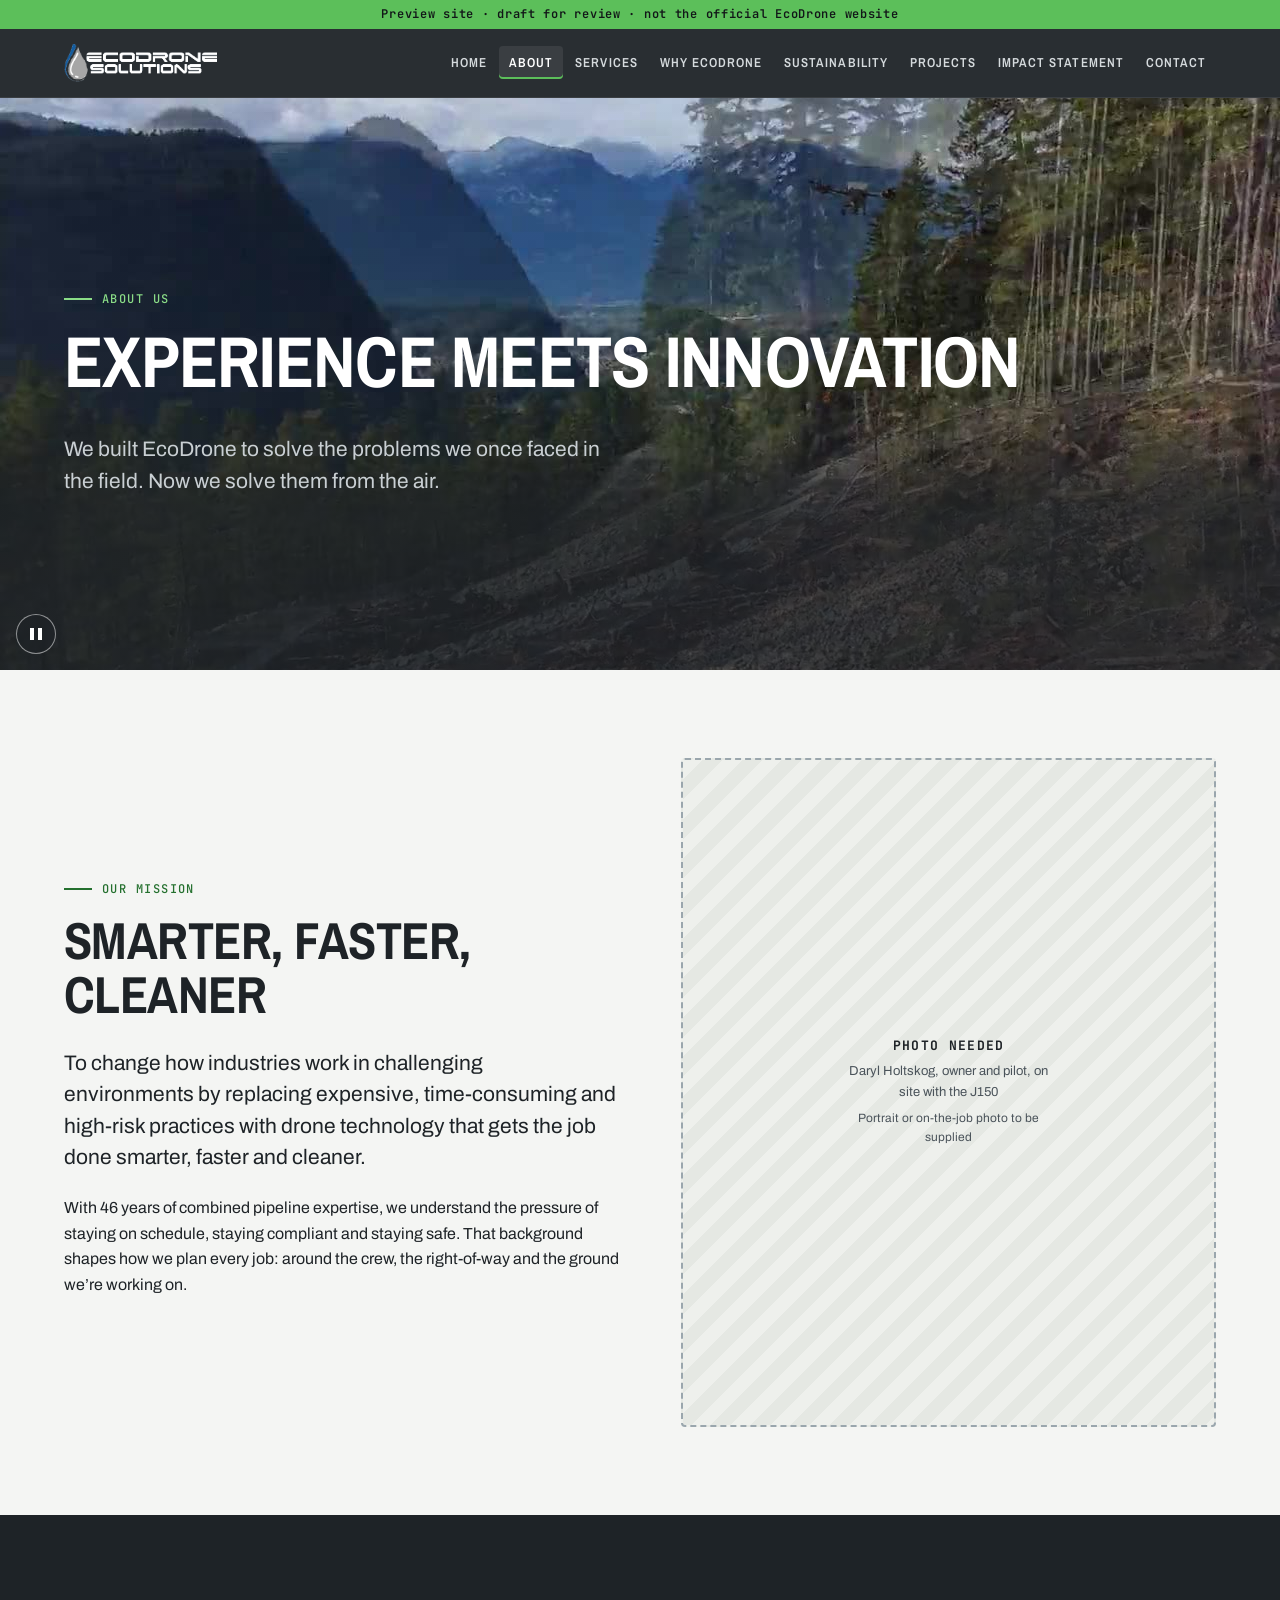
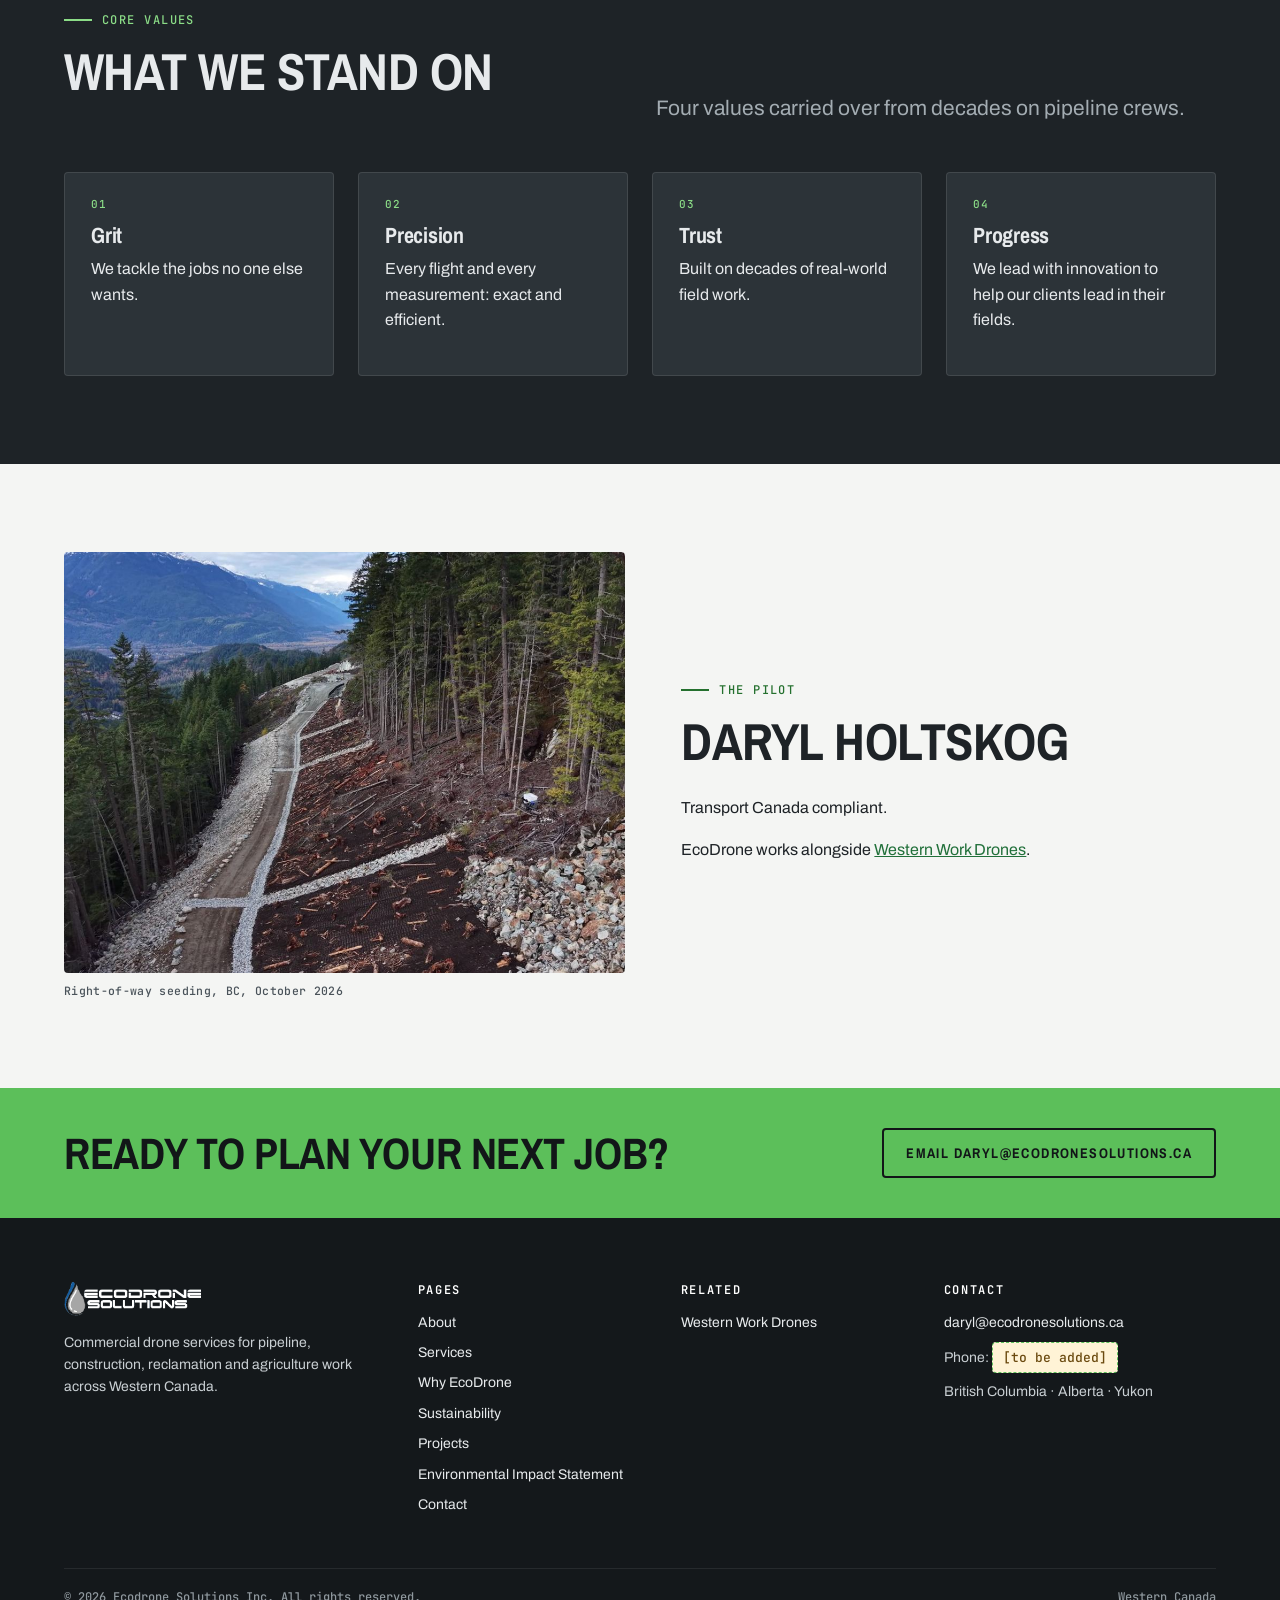
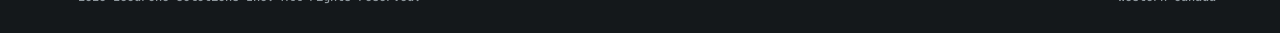
==== about.html @ 417cdca2 "Fix iOS autoplay: do not pause on a rejected play(), one video per clip. A rejected play() before ca" ====
<!doctype html>
<html lang="en-CA">
<head>
<meta charset="utf-8">
<meta name="viewport" content="width=device-width,initial-scale=1">
<meta name="robots" content="noindex,nofollow">
<title>About | EcoDrone Solutions Inc.</title>
<meta name="description" content="About EcoDrone Solutions Inc.: our mission, our pipeline background and the values behind every flight.">
<link rel="preconnect" href="https://fonts.googleapis.com">
<link rel="preconnect" href="https://fonts.gstatic.com" crossorigin>
<link rel="stylesheet" href="https://fonts.googleapis.com/css2?family=Archivo:wght@400;500;600;700&family=Archivo+Narrow:wght@500;600;700&family=JetBrains+Mono:wght@500&display=swap">
<link rel="stylesheet" href="css/site.css">
</head>
<body>
<a class="skip" href="#main">Skip to content</a>
<div class="preview-flag">Preview site &middot; draft for review &middot; not the official EcoDrone website</div>
<header class="hdr">
  <div class="wrap">
    <a class="logo" href="index.html" aria-label="EcoDrone Solutions home"><img src="img/Ecodrone-Logo-white.png" alt="EcoDrone Solutions" width="153" height="38"></a>
    <button class="menu-btn" aria-controls="nav" aria-expanded="false">Menu</button>
    <ul class="nav" id="nav"><li><a href="index.html">Home</a></li><li><a href="about.html" aria-current="page">About</a></li><li><a href="services.html">Services</a></li><li><a href="why-ecodrone.html">Why EcoDrone</a></li><li><a href="sustainability.html">Sustainability</a></li><li><a href="projects.html">Projects</a></li><li><a href="environmental-impact-statement.html">Impact Statement</a></li><li><a href="contact.html">Contact</a></li></ul>
  </div>
</header>
<main id="main">
<section class="page-hero has-clip"><div class="bg-media" style="background-image:url(vid/about-ridge.jpg)"><video class="bg" src="vid/about-ridge.mp4#t=0.001" type="video/mp4" autoplay muted loop playsinline webkit-playsinline disablepictureinpicture disableremoteplayback preload="auto" poster="vid/about-ridge.jpg" aria-hidden="true" tabindex="-1"></video></div><div class="ov" style="--ov:0.78"></div><button type="button" class="clip-toggle" data-clip-toggle aria-label="Pause background video" aria-pressed="true"><span class="clip-toggle-icon" aria-hidden="true"></span></button><div class="wrap">
<div class="tag">About us</div><h1>Experience meets innovation</h1><p class="lead">We built EcoDrone to solve the problems we once faced in the field. Now we solve them from the air.</p></div></section>

<section>
  <div class="wrap split">
    <div>
      <div class="tag">Our mission</div>
      <h2>Smarter, faster, cleaner</h2>
      <p class="lead">To change how industries work in challenging environments by replacing expensive, time-consuming and high-risk practices with drone technology that gets the job done smarter, faster and cleaner.</p>
      <p>With 46 years of combined pipeline expertise, we understand the pressure of staying on schedule, staying compliant and staying safe. That background shapes how we plan every job: around the crew, the right-of-way and the ground we&rsquo;re working on.</p>
    </div>
    <div class="ph ar-45" role="img" aria-label="Photo placeholder: Daryl Holtskog, owner and pilot, on site with the J150"><strong>Photo needed</strong><span>Daryl Holtskog, owner and pilot, on site with the J150</span><span class="muted" style="margin-top:6px;font-size:12px">Portrait or on-the-job photo to be supplied</span></div>
  </div>
</section>
<section class="sec-dark">
  <div class="wrap">
    <div class="sec-head"><div><div class="tag">Core values</div><h2>What we stand on</h2></div><p class="lead muted">Four values carried over from decades on pipeline crews.</p></div>
    <div class="grid g4">
      <div class="card"><span class="k">01</span><h3>Grit</h3><p>We tackle the jobs no one else wants.</p></div>
      <div class="card"><span class="k">02</span><h3>Precision</h3><p>Every flight and every measurement: exact and efficient.</p></div>
      <div class="card"><span class="k">03</span><h3>Trust</h3><p>Built on decades of real-world field work.</p></div>
      <div class="card"><span class="k">04</span><h3>Progress</h3><p>We lead with innovation to help our clients lead in their fields.</p></div>
    </div>
  </div>
</section>
<section>
  <div class="wrap split rev">
    <div>
      <div class="tag">The pilot</div>
      <h2>Daryl Holtskog</h2>
      <p>Transport Canada compliant.</p>
      <p>EcoDrone works alongside <a href="https://westernworkdrones.ca">Western Work Drones</a>.</p>
    </div>
    <figure><div class="fig ar-43"><img src="img/seeding-07.jpg" alt="Seeded slope and switchback road on a right-of-way seeding job" loading="lazy"></div><figcaption>Right-of-way seeding, BC, October 2026</figcaption></figure>
  </div>
</section>
<section class="band" style="padding:0"><div class="wrap">
<h2>Ready to plan your next job?</h2>
<a class="btn btn-line" href="mailto:daryl@ecodronesolutions.ca?subject=Project%20enquiry">Email daryl@ecodronesolutions.ca</a>
</div></section>
</main>
<footer class="ftr">
  <div class="wrap">
    <div class="cols">
      <div>
        <img src="img/Ecodrone-Logo-white.png" alt="EcoDrone Solutions" width="137" height="34">
        <p>Commercial drone services for pipeline, construction, reclamation and agriculture work across Western Canada.</p>
      </div>
      <div>
        <h4>Pages</h4>
        <ul>
          <li><a href="about.html">About</a></li><li><a href="services.html">Services</a></li>
          <li><a href="why-ecodrone.html">Why EcoDrone</a></li><li><a href="sustainability.html">Sustainability</a></li>
          <li><a href="projects.html">Projects</a></li><li><a href="environmental-impact-statement.html">Environmental Impact Statement</a></li>
          <li><a href="contact.html">Contact</a></li>
        </ul>
      </div>
      <div>
        <h4>Related</h4>
        <ul>
          <li><a href="https://westernworkdrones.ca" rel="noopener">Western Work Drones</a></li>
        </ul>
      </div>
      <div>
        <h4>Contact</h4>
        <ul>
          <li><a href="mailto:daryl@ecodronesolutions.ca">daryl@ecodronesolutions.ca</a></li>
          <li class="nowrap">Phone: <span class="pending">[to be added]</span></li>
          <li>British Columbia &middot; Alberta &middot; Yukon</li>
        </ul>
      </div>
    </div>
    <div class="base"><span>&copy; <span id="yr">2026</span> Ecodrone Solutions Inc. All rights reserved.</span><span>Western Canada</span></div>
  </div>
</footer>
<script src="js/site.js"></script>
</body>
</html>
---- css/site.css ----
/* EcoDrone Solutions Inc. — field-log design system (slate/charcoal + fresh green) */
:root{
  --ink:#1e2327; --ink-2:#2c3338; --slate:#4a535a; --mist:#e6e9e7; --paper:#f4f5f3;
  --blue:#21703a; --seed:#5cbf5a; --seed-2:#7fd47c; --line:rgba(30,35,39,.14);
  --link:#21703a; --accent:#5cbf5a; --accent-2:#7fd47c; --accent-ink:#121618; --accent-text:#24702e; --accent-text-dark:#8bdc87;
  --hdr:rgba(30,35,39,.95); --ink-rgb:30,35,39; --ftr:#14181b; --banner-bg:#5cbf5a; --banner-fg:#121618; --nav-fg:#d5dadd;
  --od:#e7eaec; --od-soft:#c9cfd3; --od-muted:#a3acb2; --od-faint:#8f989e; --ph-d1:#2c3338; --ph-d2:#272d31; --ph-dbd:#5f6a71;
  
  --maxw:1200px; --r:4px;
  --f-display:"Archivo Narrow","Arial Narrow","Roboto Condensed",system-ui,sans-serif;
  --f-body:"Archivo",system-ui,-apple-system,"Segoe UI",Roboto,sans-serif;
  --f-mono:"JetBrains Mono",ui-monospace,SFMono-Regular,Menlo,Consolas,monospace;
}
*{box-sizing:border-box}
html{scroll-behavior:smooth}
body{margin:0;background:var(--paper);color:var(--ink);font:16px/1.6 var(--f-body);-webkit-font-smoothing:antialiased}
img{max-width:100%;display:block}
a{color:var(--link)}
.sec-dark a:not(.btn),.page-hero a:not(.btn),.hero a:not(.btn){color:var(--accent-text-dark)}
a:hover{color:var(--ink)}
.wrap{max-width:var(--maxw);margin:0 auto;padding:0 24px}
.nowrap{white-space:nowrap}
.skip{position:absolute;left:-9999px}.skip:focus{left:12px;top:12px;background:#fff;padding:8px;z-index:99}

/* --- Header --- */
.hdr{position:sticky;top:0;z-index:50;background:var(--hdr);backdrop-filter:blur(8px);border-bottom:1px solid rgba(255,255,255,.08)}
.hdr .wrap{display:flex;align-items:center;justify-content:space-between;height:68px}
.logo img{height:38px;width:auto}
.nav{display:flex;gap:2px;list-style:none;margin:0;padding:0}
.nav a{display:block;color:var(--nav-fg);text-decoration:none;font:600 13px/1 var(--f-display);letter-spacing:.08em;text-transform:uppercase;padding:10px 10px;border-radius:var(--r)}
.nav a:hover,.nav a[aria-current=page]{color:#fff;background:rgba(255,255,255,.08)}
.nav a[aria-current=page]{box-shadow:inset 0 -2px 0 var(--accent)}
.menu-btn{display:none;background:none;border:1px solid rgba(255,255,255,.3);color:#fff;font:600 12px var(--f-display);letter-spacing:.1em;text-transform:uppercase;padding:9px 12px;border-radius:var(--r);cursor:pointer}
@media (max-width:1020px){
  .menu-btn{display:block}
  .nav{display:none;position:absolute;top:68px;left:0;right:0;flex-direction:column;background:var(--ink);padding:8px 16px 16px;border-bottom:1px solid rgba(255,255,255,.1)}
  .nav.open{display:flex}
  .nav a{padding:14px 8px;font-size:15px}
}

/* --- Type --- */
h1,h2,h3,h4{font-family:var(--f-display);line-height:1.05;margin:0 0 .5em;letter-spacing:-.01em}
h1{font-size:clamp(42px,7vw,88px);font-weight:700;text-transform:uppercase}
h2{font-size:clamp(30px,4.2vw,52px);font-weight:700;text-transform:uppercase}
h3{font-size:24px;font-weight:700}
p{margin:0 0 1em}
.lead{font-size:clamp(18px,2vw,21px);line-height:1.5;max-width:46ch}
.tag{font:500 12px/1 var(--f-mono);letter-spacing:.12em;text-transform:uppercase;color:var(--accent-text);display:inline-flex;gap:10px;align-items:center;margin-bottom:18px}
.tag::before{content:"";width:28px;height:2px;background:currentColor}
.muted{color:var(--slate)}

/* --- Hero --- */
.hero{position:relative;color:#fff;background:var(--ink);overflow:hidden;min-height:min(86vh,760px);display:flex;align-items:flex-end}
.hero img.bg{position:absolute;inset:0;width:100%;height:100%;object-fit:cover;opacity:.62}
.hero .wrap{position:relative;z-index:2;padding-top:120px;padding-bottom:64px;width:100%}
.hero h1 span{color:var(--accent-text-dark)}
.hero .tag,.page-hero .tag,.sec-dark .tag{color:var(--accent-text-dark)}
.hero .meta{display:flex;flex-wrap:wrap;gap:8px 28px;margin-top:28px;font:500 12px/1.4 var(--f-mono);letter-spacing:.08em;text-transform:uppercase;color:var(--od-soft)}
.hero .meta b{color:#fff;font-weight:500}
.caption-chip{position:absolute;right:24px;bottom:18px;z-index:3;font:500 11px/1.3 var(--f-mono);color:var(--od-soft);letter-spacing:.06em;max-width:46ch;text-align:right}
.page-hero{background:var(--ink);color:#fff;position:relative;overflow:hidden}
.page-hero .wrap{position:relative;z-index:2;padding:96px 24px 64px}
.page-hero h1{font-size:clamp(40px,6vw,72px)}
.page-hero .lead{color:var(--od-soft)}
.topo{position:absolute;inset:0;opacity:.16;pointer-events:none;background:var(--accent-text-dark);-webkit-mask:url("../img/topo.svg") right top/900px no-repeat;mask:url("../img/topo.svg") right top/900px no-repeat}

/* --- Buttons --- */
.btn{display:inline-flex;align-items:center;gap:10px;font:700 14px/1 var(--f-display);letter-spacing:.1em;text-transform:uppercase;text-decoration:none;padding:16px 22px;border-radius:var(--r);border:2px solid transparent;transition:.15s}
.btn-seed{background:var(--accent);color:var(--accent-ink)}
.btn-seed:hover{background:var(--accent-2);color:var(--accent-ink)}
.btn-ghost{border-color:rgba(255,255,255,.45);color:#fff}
.btn-ghost:hover{border-color:#fff;color:#fff;background:rgba(255,255,255,.06)}
.btn-line{border-color:var(--ink);color:var(--ink)}
.btn-line:hover{background:var(--ink);color:#fff}
.btns{display:flex;flex-wrap:wrap;gap:12px;margin-top:28px}

/* --- Sections --- */
section{padding:88px 0}
.sec-dark{background:var(--ink);color:var(--od)}
.sec-dark .muted{color:var(--od-muted)}
.sec-mist{background:var(--mist)}
.sec-head{display:grid;grid-template-columns:1fr 1fr;gap:32px;align-items:end;margin-bottom:48px}
.sec-head p{margin:0}
@media (max-width:820px){.sec-head{grid-template-columns:1fr}}

/* Numbered rows (services) */
.rows{border-top:1px solid var(--line)}
.row{display:grid;grid-template-columns:90px 1.1fr 1.6fr;gap:24px;padding:30px 0;border-bottom:1px solid var(--line);align-items:start}
.row .n{font:500 13px var(--f-mono);color:var(--accent-text)}
.sec-dark .row .n,.sec-dark .card .k{color:var(--accent-text-dark)}
.row h3{margin:0}
.row p{margin:0}
.sec-dark .rows,.sec-dark .row{border-color:rgba(255,255,255,.12)}
@media (max-width:760px){.row{grid-template-columns:1fr;gap:8px}}

/* Grid cards */
.grid{display:grid;gap:24px}
.g2{grid-template-columns:repeat(2,1fr)}
.g3{grid-template-columns:repeat(3,1fr)}
.g4{grid-template-columns:repeat(4,1fr)}
@media (max-width:980px){.g4{grid-template-columns:repeat(2,1fr)}.g3{grid-template-columns:repeat(2,1fr)}}
@media (max-width:640px){.g2,.g3,.g4{grid-template-columns:1fr}}
.card{background:#fff;border:1px solid var(--line);border-radius:var(--r);padding:26px}
.sec-dark .card{background:var(--ink-2);border-color:rgba(255,255,255,.1)}
.card h3{font-size:22px;margin-bottom:.4em}
.card .k{font:500 11px/1 var(--f-mono);letter-spacing:.12em;text-transform:uppercase;color:var(--accent-text);margin-bottom:14px;display:block}

/* Fleet spec plates */
.plate{color:var(--ink);border:1px solid var(--line);background:#fff;border-radius:var(--r);overflow:hidden;display:flex;flex-direction:column}
.plate .top{background:var(--ink);color:#fff;padding:18px 22px}
.plate .top small{font:500 11px var(--f-mono);letter-spacing:.12em;text-transform:uppercase;color:var(--accent-text-dark)}
.plate .top h3{margin:6px 0 0;font-size:26px}
.plate dl{margin:0;padding:16px 22px 20px;display:grid;grid-template-columns:auto 1fr;gap:8px 16px;font-size:14px}
.plate dt{font:500 11px/1.9 var(--f-mono);letter-spacing:.08em;text-transform:uppercase;color:var(--slate)}
.plate dd{margin:0}
.plate.base{outline:2px solid var(--accent);outline-offset:-2px}

/* Figures */
figure{margin:0}
.fig{position:relative;border-radius:var(--r);overflow:hidden;background:var(--mist)}
.fig img{width:100%;height:100%;object-fit:cover}
figcaption{font:500 11.5px/1.45 var(--f-mono);letter-spacing:.03em;color:var(--slate);padding-top:10px}
.sec-dark figcaption{color:var(--od-muted)}
.ar-43{aspect-ratio:4/3}.ar-169{aspect-ratio:16/9}.ar-45{aspect-ratio:4/5}.ar-34{aspect-ratio:3/4}.ar-32{aspect-ratio:3/2}

/* Placeholder box */
.ph{aspect-ratio:4/3;border:2px dashed #9aa6ad;border-radius:var(--r);background:repeating-linear-gradient(135deg,#eef0ec 0 14px,#e5e8e3 14px 28px);display:flex;flex-direction:column;align-items:center;justify-content:center;text-align:center;padding:24px;color:var(--slate)}
.ph strong{font:700 13px/1.3 var(--f-mono);letter-spacing:.1em;text-transform:uppercase;color:var(--ink);margin-bottom:6px}
.ph span{font-size:13px;max-width:30ch}
.sec-dark .ph{background:repeating-linear-gradient(135deg,var(--ph-d1) 0 14px,var(--ph-d2) 14px 28px);border-color:var(--ph-dbd);color:var(--od-soft)}
.sec-dark .ph strong{color:#fff}
.ph.ar-45{aspect-ratio:4/5}.ph.ar-169{aspect-ratio:16/9}

/* Split */
.split{display:grid;grid-template-columns:1.05fr 1fr;gap:56px;align-items:center}
.split.rev>:first-child{order:2}
@media (max-width:900px){.split{grid-template-columns:1fr;gap:32px}.split.rev>:first-child{order:0}}

/* Checks list */
.checks{list-style:none;margin:0;padding:0}
.checks li{position:relative;padding:12px 0 12px 34px;border-bottom:1px solid var(--line)}
.checks li::before{content:"";position:absolute;left:0;top:19px;width:16px;height:9px;border-left:2.5px solid var(--accent);border-bottom:2.5px solid var(--accent);transform:rotate(-45deg)}
.sec-dark .checks li{border-color:rgba(255,255,255,.12)}

/* Credentials ledger */
.ledger{width:100%;border-collapse:collapse;font-size:15px}
.ledger th,.ledger td{text-align:left;padding:14px 12px;border-bottom:1px solid var(--line);vertical-align:top}
.ledger th{font:500 11px/1.5 var(--f-mono);letter-spacing:.1em;text-transform:uppercase;color:var(--slate);width:32%}
.sec-dark .ledger th{color:var(--od-muted)}.sec-dark .ledger th,.sec-dark .ledger td{border-color:rgba(255,255,255,.12)}
.ledger-wrap{overflow-x:auto}

/* Projects (mission log) */
.mission{display:grid;grid-template-columns:300px 1fr;gap:40px;padding:56px 0;border-top:1px solid var(--line)}
.mission:first-of-type{border-top:0}
.mission .log{font:500 12.5px/1.8 var(--f-mono);color:var(--slate)}
.mission .log b{display:block;font-weight:500;color:var(--accent-text);letter-spacing:.1em;text-transform:uppercase;font-size:11px;margin-top:12px}
.mission .log b:first-child{margin-top:0}
.mission h3{font-size:clamp(26px,3vw,36px);text-transform:uppercase}
.mission .shots{display:grid;grid-template-columns:repeat(3,1fr);gap:14px;margin-top:22px}
@media (max-width:900px){.mission{grid-template-columns:1fr;gap:20px}.mission .shots{grid-template-columns:1fr 1fr}}
@media (max-width:520px){.mission .shots{grid-template-columns:1fr}}

/* EIS document */
.doc{display:grid;grid-template-columns:240px 1fr;gap:56px}
.doc nav{position:sticky;top:96px;align-self:start;font:500 13px/1.4 var(--f-mono)}
.doc nav a{display:block;padding:8px 0;color:var(--slate);text-decoration:none;border-bottom:1px solid var(--line)}
.doc nav a:hover{color:var(--link)}
.doc article h2{font-size:clamp(26px,3vw,34px);margin-top:56px;padding-top:12px}
.doc article h2:first-child{margin-top:0}
.doc article h2 small{display:block;font:500 12px var(--f-mono);letter-spacing:.12em;color:var(--accent-text);margin-bottom:10px}
.doc article h3{font-size:19px;color:var(--link);text-transform:uppercase;letter-spacing:.04em}
.doc article ul{padding-left:20px}.doc article li{margin-bottom:6px}
@media (max-width:900px){.doc{grid-template-columns:1fr}.doc nav{position:static}}

/* Strip / band */
.band{background:var(--accent);color:var(--accent-ink)}
.band .btn-line{border-color:var(--accent-ink);color:var(--accent-ink)}
.band .wrap{display:flex;flex-wrap:wrap;gap:24px;justify-content:space-between;align-items:center;padding:40px 24px}
.band h2{margin:0;font-size:clamp(28px,3.6vw,44px)}
.band .btn-line:hover{background:var(--accent-ink);color:var(--accent)}
.areas{display:flex;flex-wrap:wrap;gap:10px;margin:0;padding:0;list-style:none}
.areas li{font:600 13px/1 var(--f-display);letter-spacing:.1em;text-transform:uppercase;border:1px solid currentColor;padding:10px 14px;border-radius:999px}

/* Note */
.note{font-size:13px;color:var(--slate);border-left:3px solid var(--accent);padding:4px 0 4px 14px;margin-top:20px}
.sec-dark .note{color:var(--od-muted)}

/* Contact */
.contact-big{font-family:var(--f-display);font-size:clamp(24px,3.6vw,44px);font-weight:700;text-decoration:none;color:var(--ink);word-break:break-word;border-bottom:3px solid var(--accent)}
.contact-big:hover{color:var(--link)}
.pending{display:inline-block;font:500 13px var(--f-mono);background:#fff3d6;border:1px dashed var(--accent);padding:6px 10px;border-radius:var(--r);color:#6b4a0f}

/* Footer */
.ftr{background:var(--ftr);color:var(--od-soft);padding:64px 0 28px;font-size:14px}
.ftr .cols{display:grid;grid-template-columns:1.4fr 1fr 1fr 1.2fr;gap:36px}
.ftr h4{font:600 12px var(--f-mono);letter-spacing:.14em;text-transform:uppercase;color:#fff;margin-bottom:14px}
.ftr ul{list-style:none;margin:0;padding:0}.ftr li{margin-bottom:8px}
.ftr a{color:var(--od);text-decoration:none}.ftr a:hover{color:var(--accent-text-dark)}
.ftr .base{margin-top:44px;padding-top:20px;border-top:1px solid rgba(255,255,255,.08);display:flex;flex-wrap:wrap;justify-content:space-between;gap:12px;font:500 12px var(--f-mono);color:var(--od-faint)}
.ftr img{height:34px;width:auto;margin-bottom:16px}
@media (max-width:900px){.ftr .cols{grid-template-columns:1fr 1fr}}
@media (max-width:520px){.ftr .cols{grid-template-columns:1fr}}

.preview-flag{background:var(--banner-bg);color:var(--banner-fg);text-align:center;font:600 12px/1.4 var(--f-mono);letter-spacing:.06em;padding:6px 12px}

/* --- Background clips (muted, looping, decorative; poster is the silent fallback) --- */
.bg-media{position:absolute;inset:0;background-size:cover;background-position:center;z-index:0}
.bg-media video.bg{position:absolute;inset:0;width:100%;height:100%;object-fit:cover;display:block;pointer-events:none;z-index:1}
/* Open video stays nearly clear (0–0.08) so motion is visible. --ov is the text-area peak,
   sized for WCAG AA (~0.78) over the brightest frames — 0.35–0.45 is not enough for #c9cfd3/#8bdc87 on bright dirt/sky. */
.ov{position:absolute;inset:0;z-index:2;pointer-events:none;
  background:linear-gradient(180deg,rgba(var(--ink-rgb),0) 0%,rgba(var(--ink-rgb),.06) 38%,rgba(var(--ink-rgb),.22) 55%,rgba(var(--ink-rgb),var(--ov,.78)) 72%,rgba(var(--ink-rgb),var(--ov,.78)) 100%)}
.clip-band .ov{
  background:linear-gradient(to right,rgba(var(--ink-rgb),var(--ov,.78)) 0%,rgba(var(--ink-rgb),var(--ov,.78)) 38%,rgba(var(--ink-rgb),.22) 58%,rgba(var(--ink-rgb),.06) 78%,rgba(var(--ink-rgb),0) 100%)}
.mission.clip-mission .ov{
  background:linear-gradient(to right,rgba(var(--ink-rgb),var(--ov,.78)) 0%,rgba(var(--ink-rgb),.58) 55%,rgba(var(--ink-rgb),.22) 100%)}
.fig.has-clip{background:var(--ink)}
.fig.has-clip .bg-media,.fig.has-clip video.bg{position:absolute;inset:0;width:100%;height:100%;object-fit:cover}
.mission.clip-mission{position:relative;color:#fff;overflow:hidden;padding:56px 24px;border-top:0}
.mission.clip-mission .log,.mission.clip-mission > div:last-of-type{position:relative;z-index:2}
.mission.clip-mission .log{color:var(--od-soft)}
.mission.clip-mission .log b{color:var(--accent-text-dark)}
.mission.clip-mission h3{color:#fff}
.mission.clip-mission p{color:var(--od-soft)}
.mission.clip-mission figcaption{color:var(--od-soft)}
.clip-cap{font:500 12px/1.4 var(--f-mono);letter-spacing:.06em;color:var(--od-soft);margin:0 0 18px}
@media (max-width:900px){.mission.clip-mission{padding:40px 0}}
.page-hero.has-clip{min-height:min(62vh,560px);display:flex;align-items:flex-end}
.page-hero.has-clip .wrap{width:100%}
.clip-band{position:relative;overflow:hidden;color:#fff;background:var(--ink);padding:0}
.clip-band .wrap{position:relative;z-index:2;padding-top:110px;padding-bottom:110px;max-width:var(--maxw)}
.clip-band .tag{color:var(--accent-text-dark)}
.clip-band h2{color:#fff;max-width:20ch}
.clip-band .lead{color:var(--od-soft);max-width:60ch}
.clip-band .dataline{color:#fff;max-width:60ch;margin-top:18px}
.ar-35{aspect-ratio:3/5}
video::-webkit-media-controls{display:none!important}
video::-webkit-media-controls-start-playback-button{display:none!important;-webkit-appearance:none}
@media (prefers-reduced-motion: reduce){
  .bg-media:not(.is-playing) video.bg{display:none}
}
@media (max-width:640px){.clip-band .wrap{padding-top:72px;padding-bottom:72px}.page-hero.has-clip{min-height:420px}}
.soon{display:inline-block;margin-top:4px;font:600 14px/1.3 var(--f-display);letter-spacing:.04em;border-left:3px solid var(--accent);padding:4px 0 4px 10px}

/* Services heavy-lift: landscape clip on desktop, portrait on mobile */
.clip-band.clip-lift{min-height:max(520px,56.25vw);display:flex;align-items:flex-end}
.clip-band.clip-lift .soon{color:#fff;border-color:var(--accent)}
.clip-band.clip-lift .clip-mobile{display:none}
/* Darker over the text, lighter over the aircraft so the drone and load stay visible */
.clip-band.clip-lift .ov{background:linear-gradient(to right,rgba(var(--ink-rgb),var(--ov,.78)) 0%,rgba(var(--ink-rgb),var(--ov,.78)) 36%,rgba(var(--ink-rgb),.28) 55%,rgba(var(--ink-rgb),.08) 78%,rgba(var(--ink-rgb),.04) 100%)}
@media (max-width:640px){
  .clip-band.clip-lift{min-height:100vh}
  .clip-band.clip-lift .wrap{padding-top:72vh}
  .clip-band.clip-lift .clip-desktop{display:none}
  .clip-band.clip-lift .clip-mobile{display:block}
  .clip-band.clip-lift .ov{background:linear-gradient(to top,rgba(var(--ink-rgb),var(--ov,.78)) 0%,rgba(var(--ink-rgb),.50) 28%,rgba(var(--ink-rgb),.10) 50%,rgba(var(--ink-rgb),.04) 100%)}
}

/* Play/pause fallback — visible, tasteful, keyboard-focusable; used when autoplay is blocked or to pause. */
.clip-toggle{position:absolute;left:16px;bottom:16px;z-index:4;width:40px;height:40px;padding:0;border-radius:50%;
  border:1px solid rgba(255,255,255,.5);background:rgba(30,35,39,.45);color:#fff;cursor:pointer;
  display:inline-flex;align-items:center;justify-content:center;-webkit-appearance:none;appearance:none}
.clip-toggle:hover,.clip-toggle:focus-visible{background:rgba(30,35,39,.7);border-color:#fff}
.clip-toggle:focus-visible{outline:2px solid #fff;outline-offset:3px}
.clip-toggle-icon{display:block;width:0;height:0;border-style:solid;border-width:7px 0 7px 12px;border-color:transparent transparent transparent #fff;margin-left:2px}
.clip-toggle:not(.is-paused) .clip-toggle-icon{width:12px;height:12px;border:0;margin:0;background:
  linear-gradient(#fff,#fff) 0 0/4px 12px no-repeat,linear-gradient(#fff,#fff) 8px 0/4px 12px no-repeat}
.fig.has-clip .clip-toggle{left:10px;bottom:10px;width:36px;height:36px}
.caption-chip{pointer-events:none}
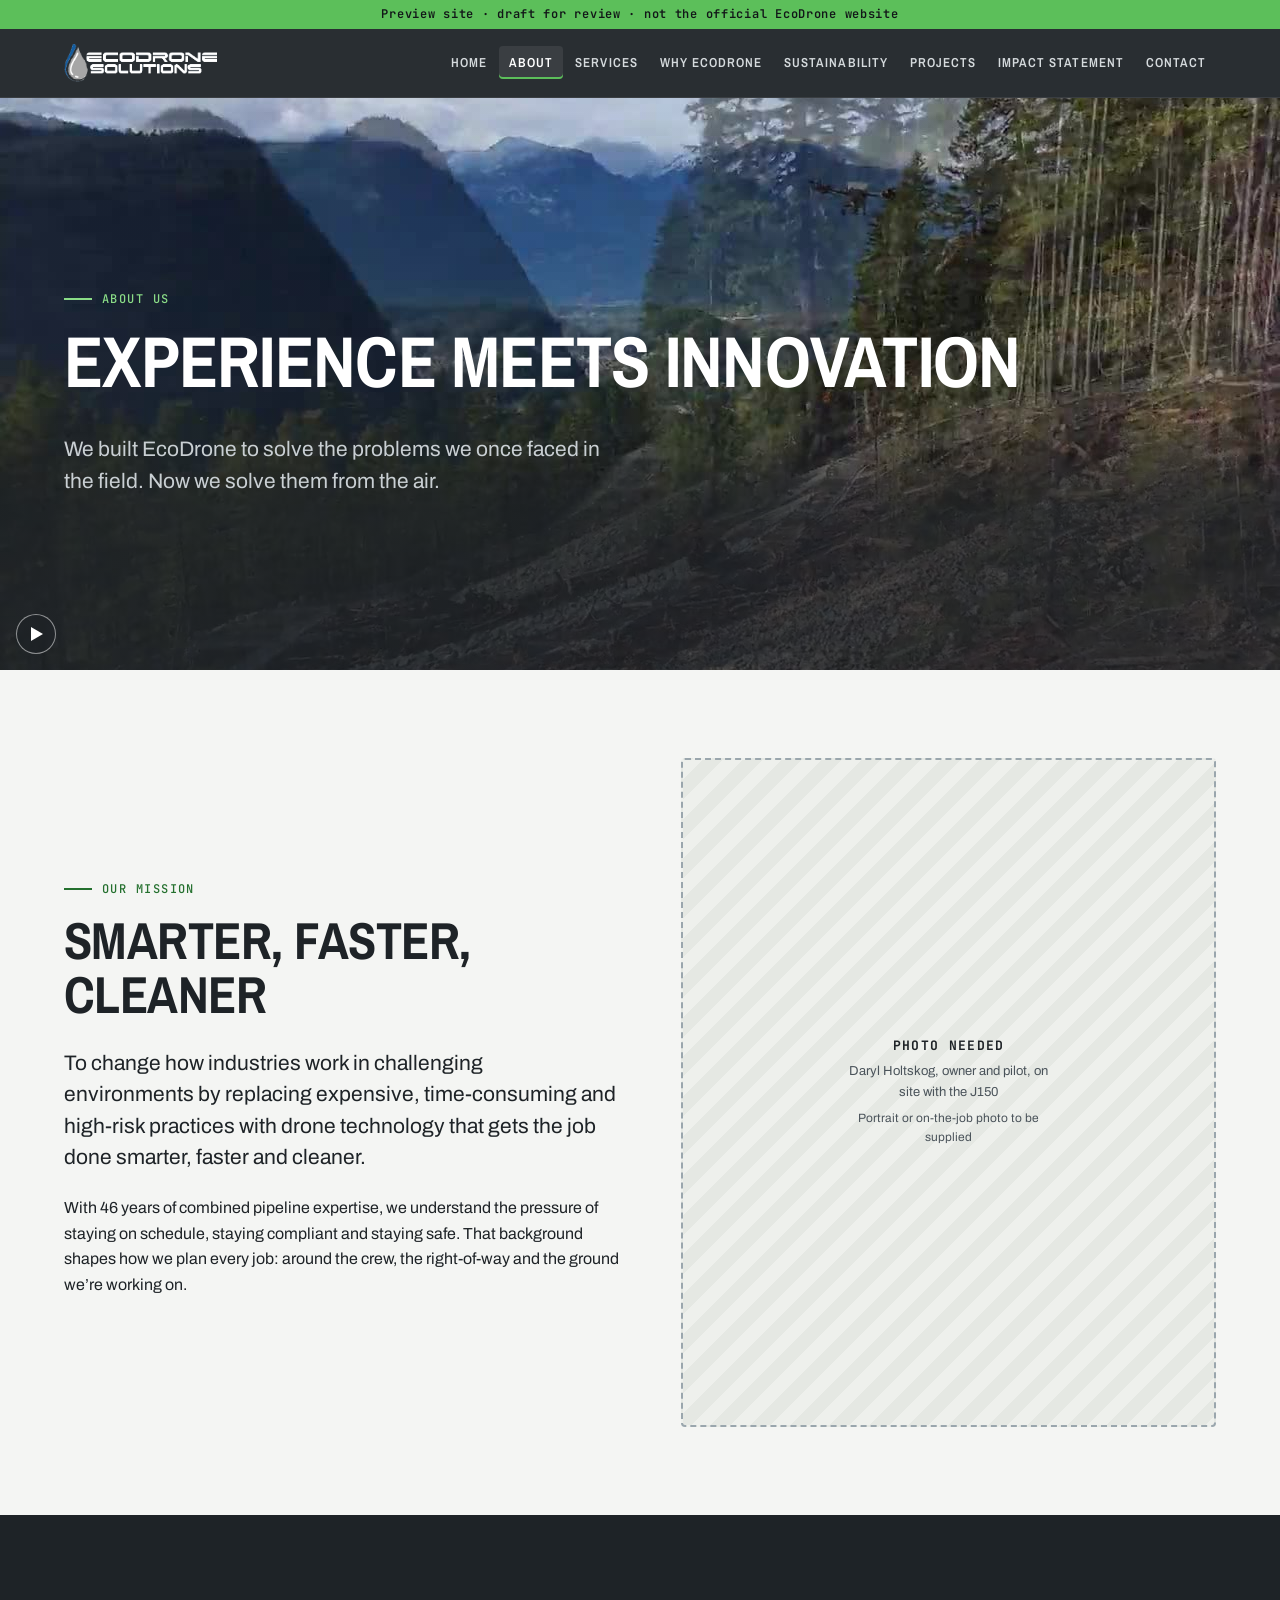
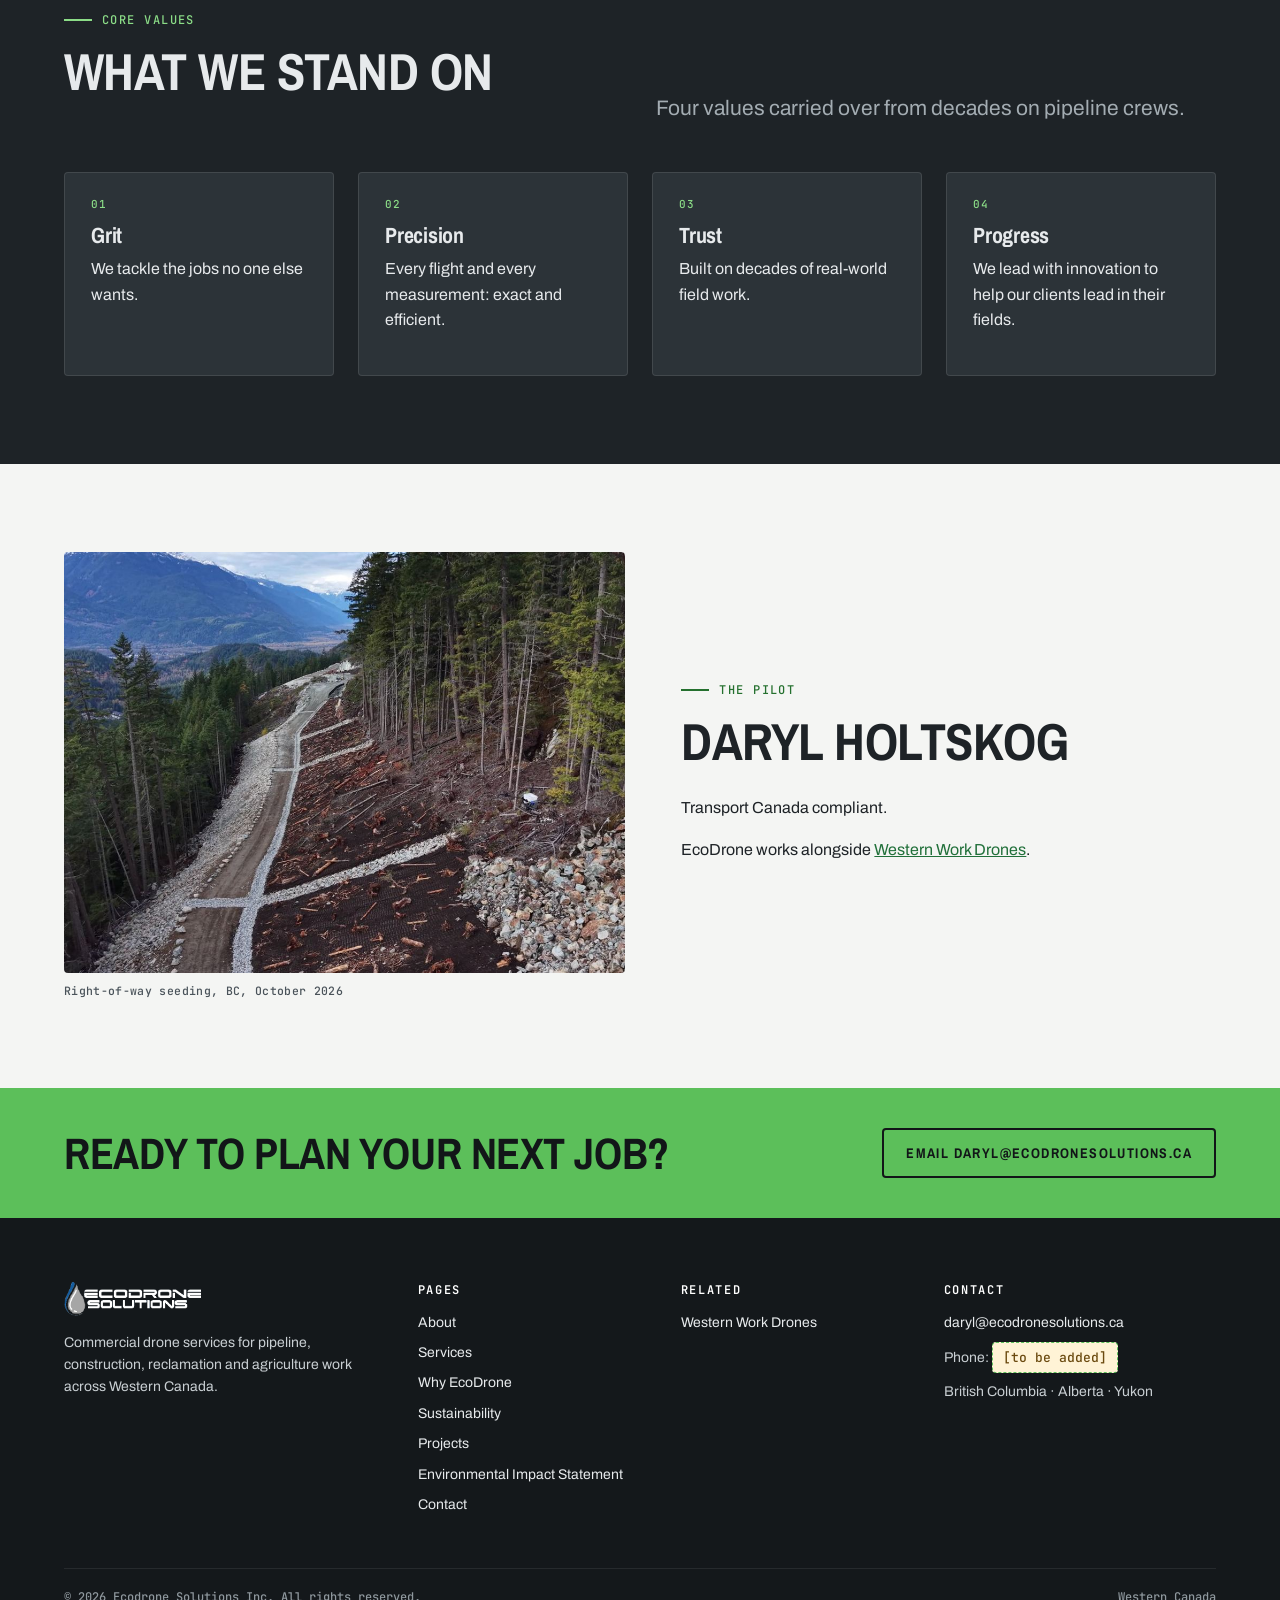
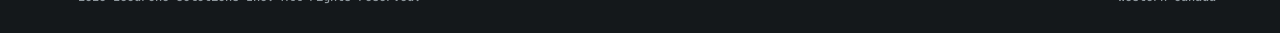
==== commit 75f9bca7: "Fix stalled iOS clips: 2s keyint, stall watchdog, near-view preload. Re-encode long-GOP loops (inclu" ====
--- a/about.html
+++ b/about.html
@@ -22,7 +22,7 @@
   </div>
 </header>
 <main id="main">
-<section class="page-hero has-clip"><div class="bg-media" style="background-image:url(vid/about-ridge.jpg)"><video class="bg" src="vid/about-ridge.mp4#t=0.001" type="video/mp4" autoplay muted loop playsinline webkit-playsinline disablepictureinpicture disableremoteplayback preload="auto" poster="vid/about-ridge.jpg" aria-hidden="true" tabindex="-1"></video></div><div class="ov" style="--ov:0.78"></div><button type="button" class="clip-toggle" data-clip-toggle aria-label="Pause background video" aria-pressed="true"><span class="clip-toggle-icon" aria-hidden="true"></span></button><div class="wrap">
+<section class="page-hero has-clip"><div class="bg-media" style="background-image:url(vid/about-ridge.jpg)"><video class="bg" src="vid/about-ridge.mp4" type="video/mp4" autoplay muted loop playsinline webkit-playsinline disablepictureinpicture disableremoteplayback preload="metadata" poster="vid/about-ridge.jpg" aria-hidden="true" tabindex="-1"></video></div><div class="ov" style="--ov:0.78"></div><button type="button" class="clip-toggle is-paused" data-clip-toggle aria-label="Play background video" aria-pressed="false"><span class="clip-toggle-icon" aria-hidden="true"></span></button><div class="wrap">
 <div class="tag">About us</div><h1>Experience meets innovation</h1><p class="lead">We built EcoDrone to solve the problems we once faced in the field. Now we solve them from the air.</p></div></section>
 
 <section>
--- a/css/site.css
+++ b/css/site.css
@@ -266,4 +266,6 @@
 .clip-toggle:not(.is-paused) .clip-toggle-icon{width:12px;height:12px;border:0;margin:0;background:
   linear-gradient(#fff,#fff) 0 0/4px 12px no-repeat,linear-gradient(#fff,#fff) 8px 0/4px 12px no-repeat}
 .fig.has-clip .clip-toggle{left:10px;bottom:10px;width:36px;height:36px}
+.fig.has-clip > a.fig-link{position:absolute;inset:0;z-index:3;display:block;color:inherit;text-decoration:none}
+.fig.has-clip > a.fig-link .bg-media{z-index:0}
 .caption-chip{pointer-events:none}
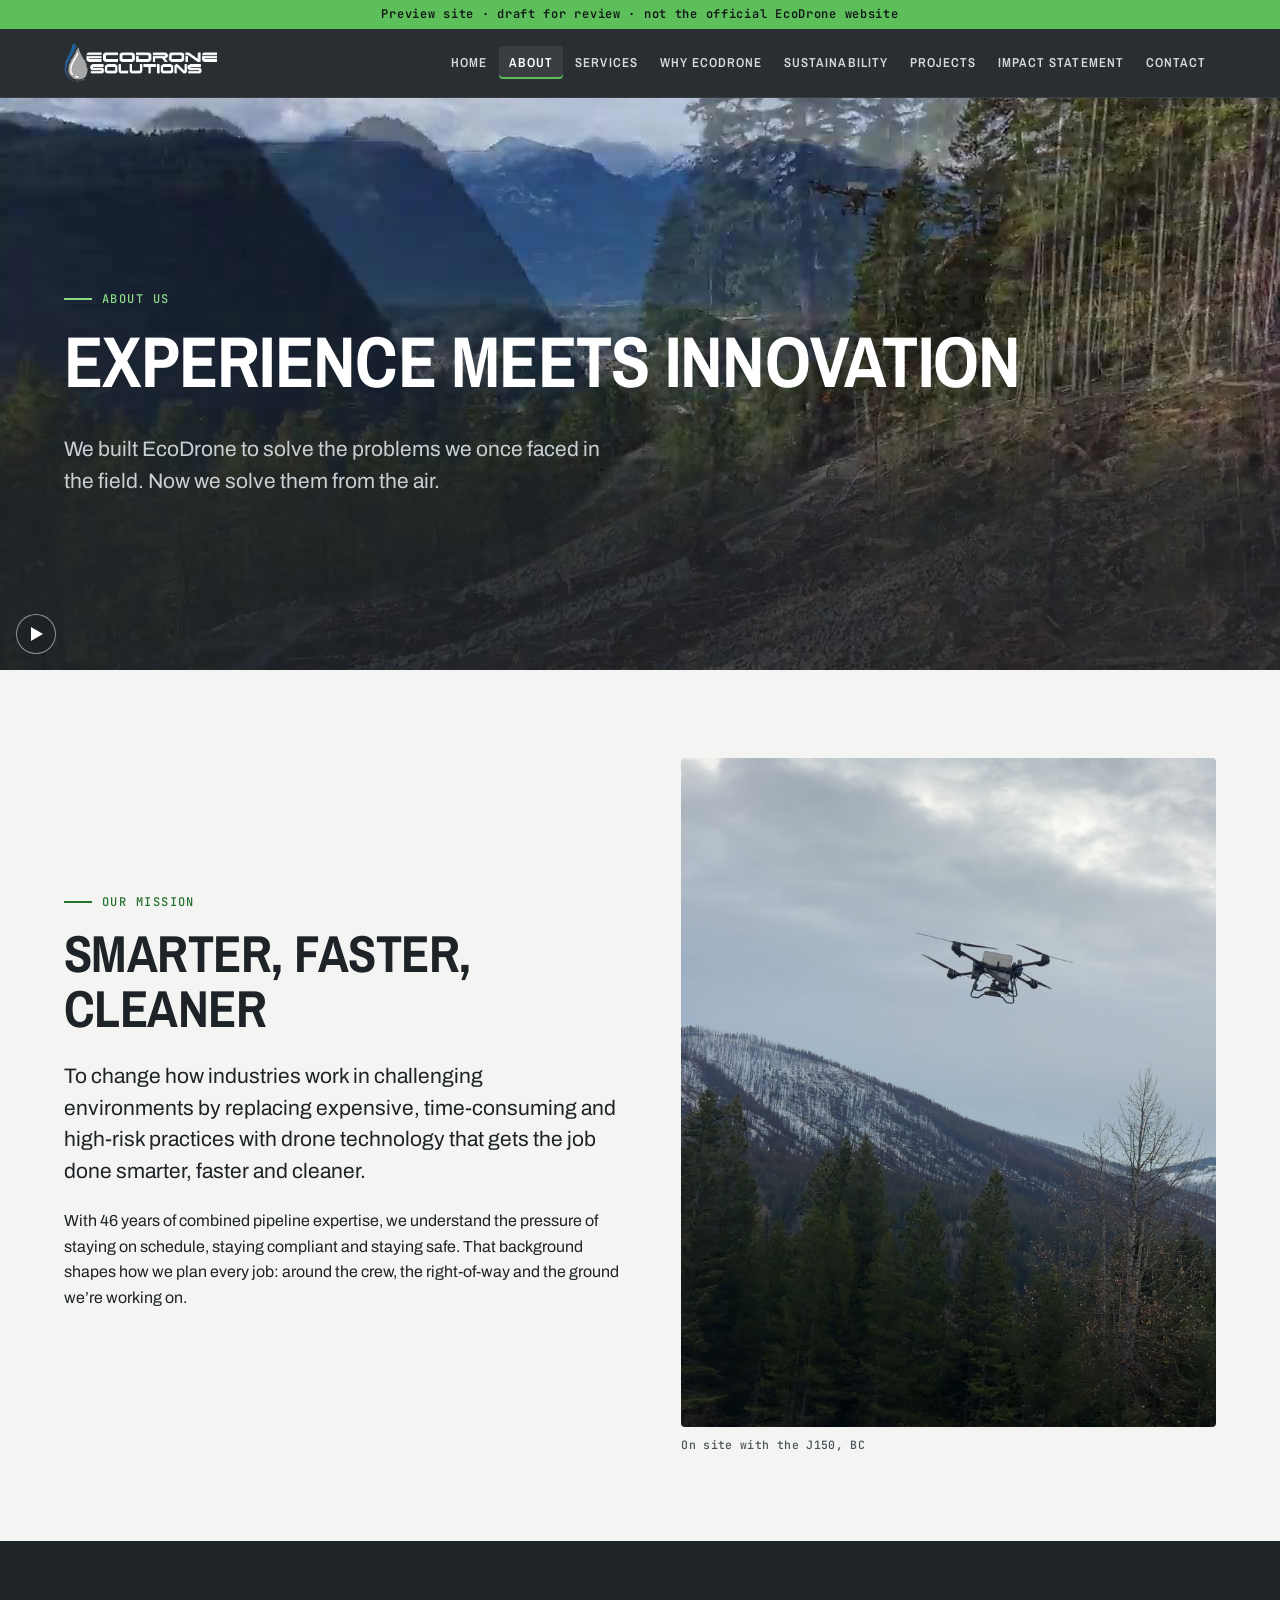
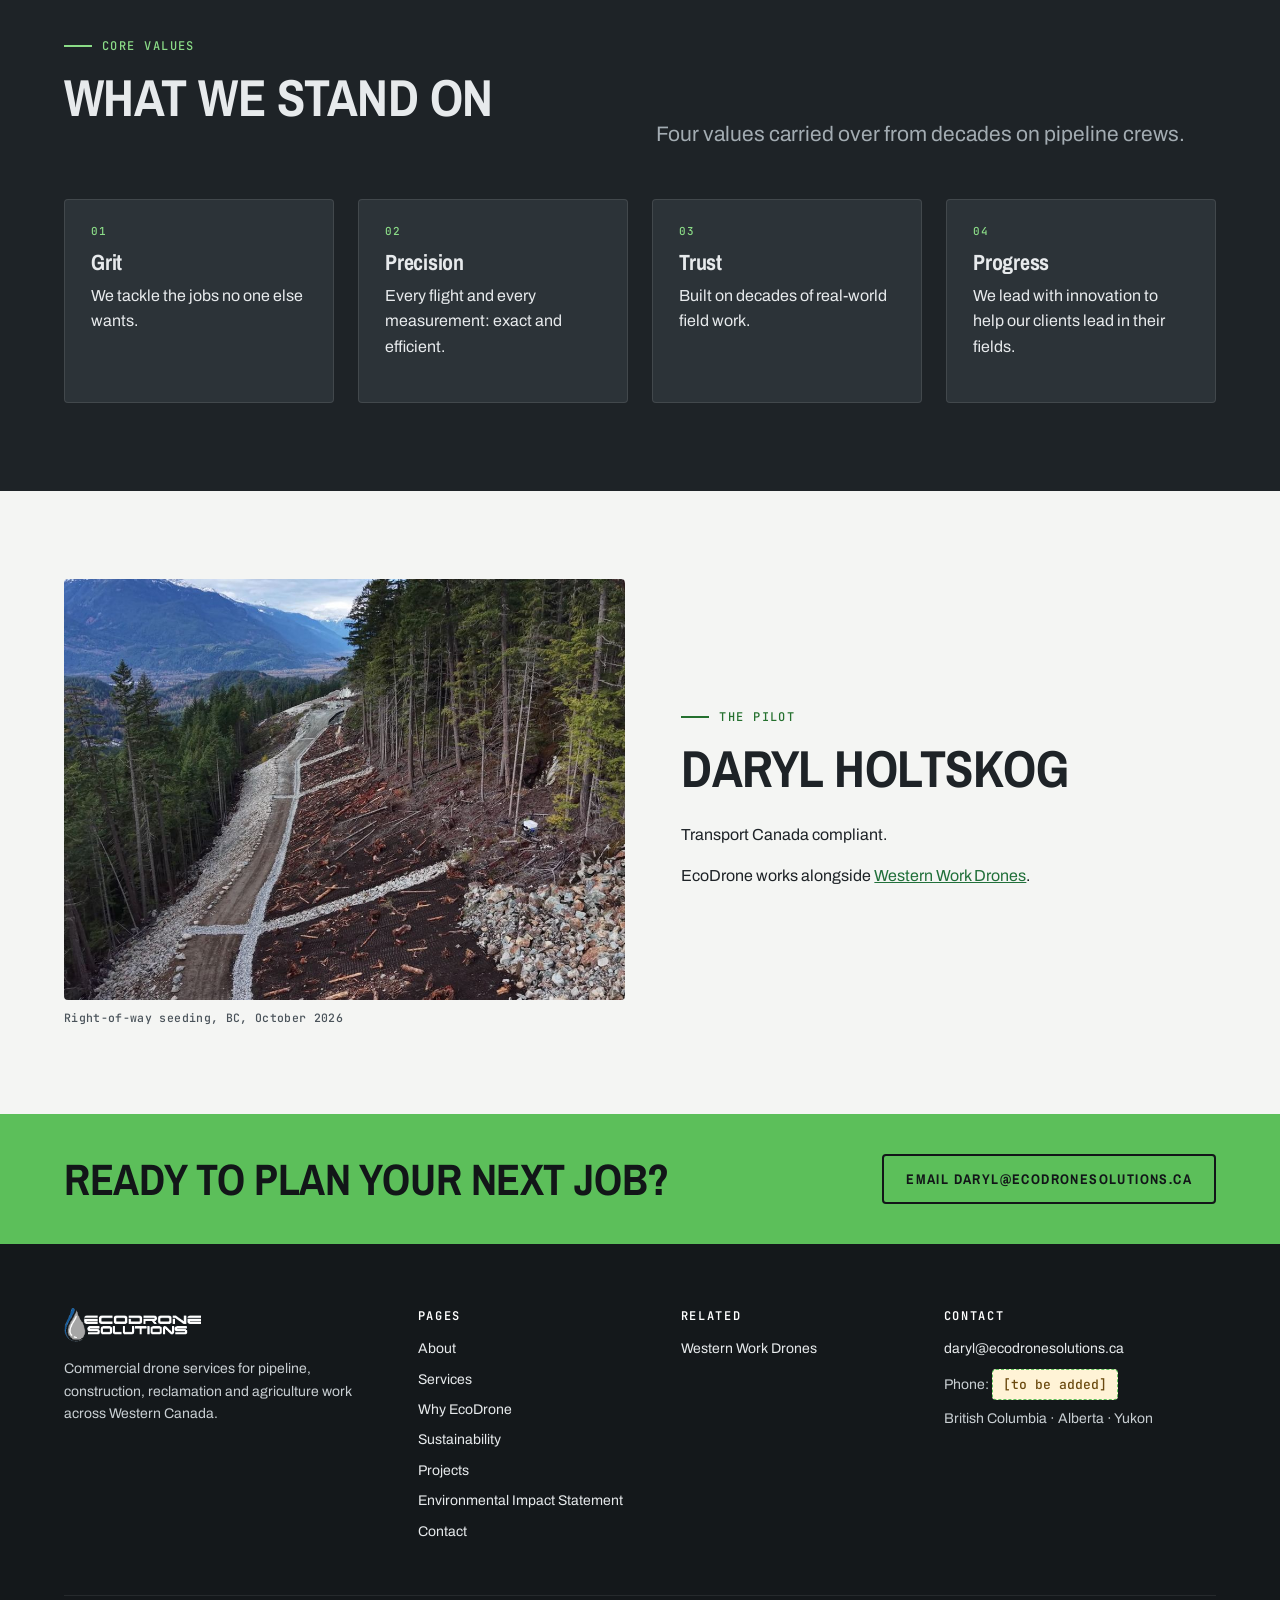
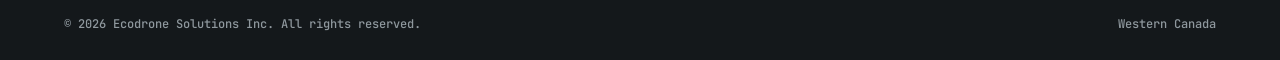
==== commit 6885cd51: "Add field photos and a Silviculture / Reforestation service. Fill the About owner slot and the two P" ====
--- a/about.html
+++ b/about.html
@@ -33,7 +33,7 @@
       <p class="lead">To change how industries work in challenging environments by replacing expensive, time-consuming and high-risk practices with drone technology that gets the job done smarter, faster and cleaner.</p>
       <p>With 46 years of combined pipeline expertise, we understand the pressure of staying on schedule, staying compliant and staying safe. That background shapes how we plan every job: around the crew, the right-of-way and the ground we&rsquo;re working on.</p>
     </div>
-    <div class="ph ar-45" role="img" aria-label="Photo placeholder: Daryl Holtskog, owner and pilot, on site with the J150"><strong>Photo needed</strong><span>Daryl Holtskog, owner and pilot, on site with the J150</span><span class="muted" style="margin-top:6px;font-size:12px">Portrait or on-the-job photo to be supplied</span></div>
+    <figure><div class="fig ar-45"><img src="img/about-j150-onsite.jpg" alt="EAVision J150 in flight over forested, snow-dusted mountains on a field job" loading="lazy"></div><figcaption>On site with the J150, BC</figcaption></figure>
   </div>
 </section>
 <section class="sec-dark">
--- a/css/site.css
+++ b/css/site.css
@@ -233,6 +233,12 @@
 .clip-band h2{color:#fff;max-width:20ch}
 .clip-band .lead{color:var(--od-soft);max-width:60ch}
 .clip-band .dataline{color:#fff;max-width:60ch;margin-top:18px}
+.clip-band.clip-photo{min-height:max(480px,48vw);display:flex;align-items:flex-end}
+.services-silv{padding-top:40px;padding-bottom:56px}
+.services-silv .shots{display:grid;grid-template-columns:repeat(3,1fr);gap:14px}
+.services-silv .shots-wide{grid-template-columns:1fr 1fr;margin-top:14px}
+@media (max-width:900px){.services-silv .shots,.services-silv .shots-wide{grid-template-columns:1fr 1fr}}
+@media (max-width:520px){.services-silv .shots,.services-silv .shots-wide{grid-template-columns:1fr}}
 .ar-35{aspect-ratio:3/5}
 video::-webkit-media-controls{display:none!important}
 video::-webkit-media-controls-start-playback-button{display:none!important;-webkit-appearance:none}
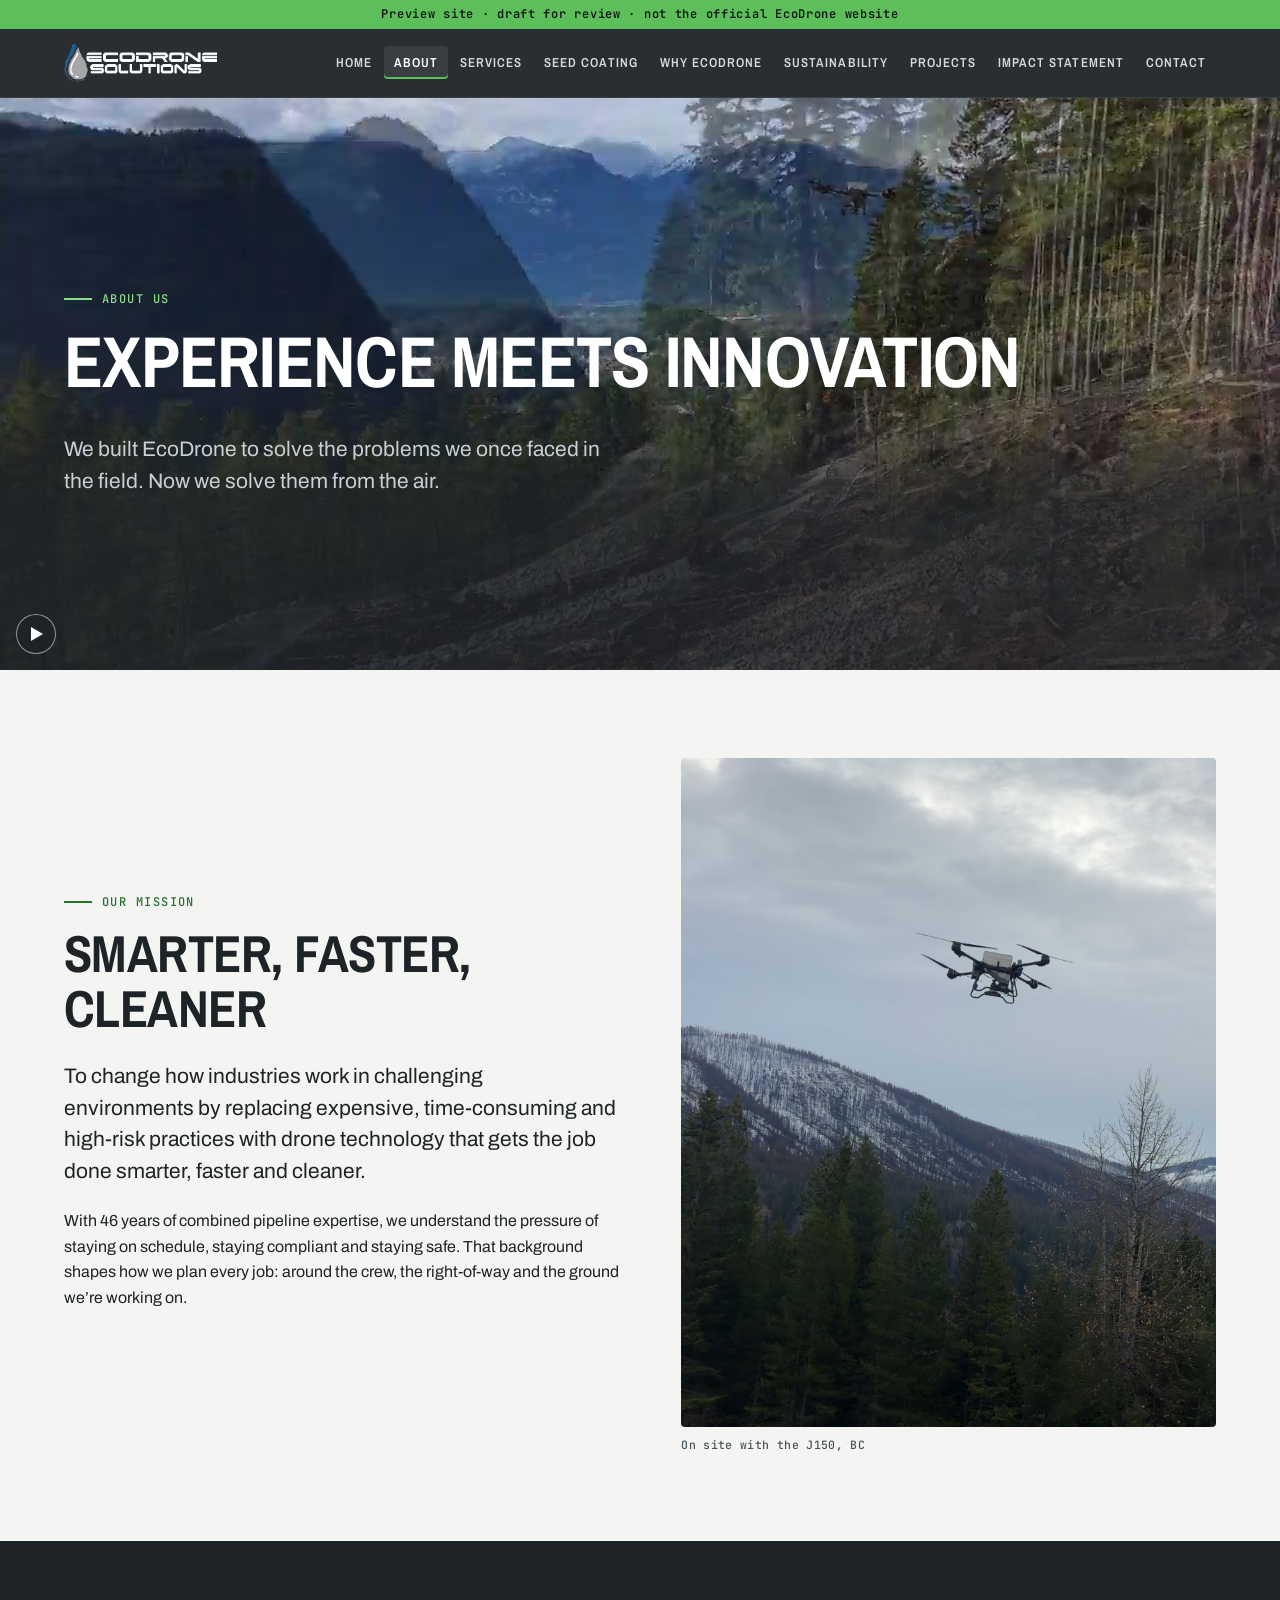
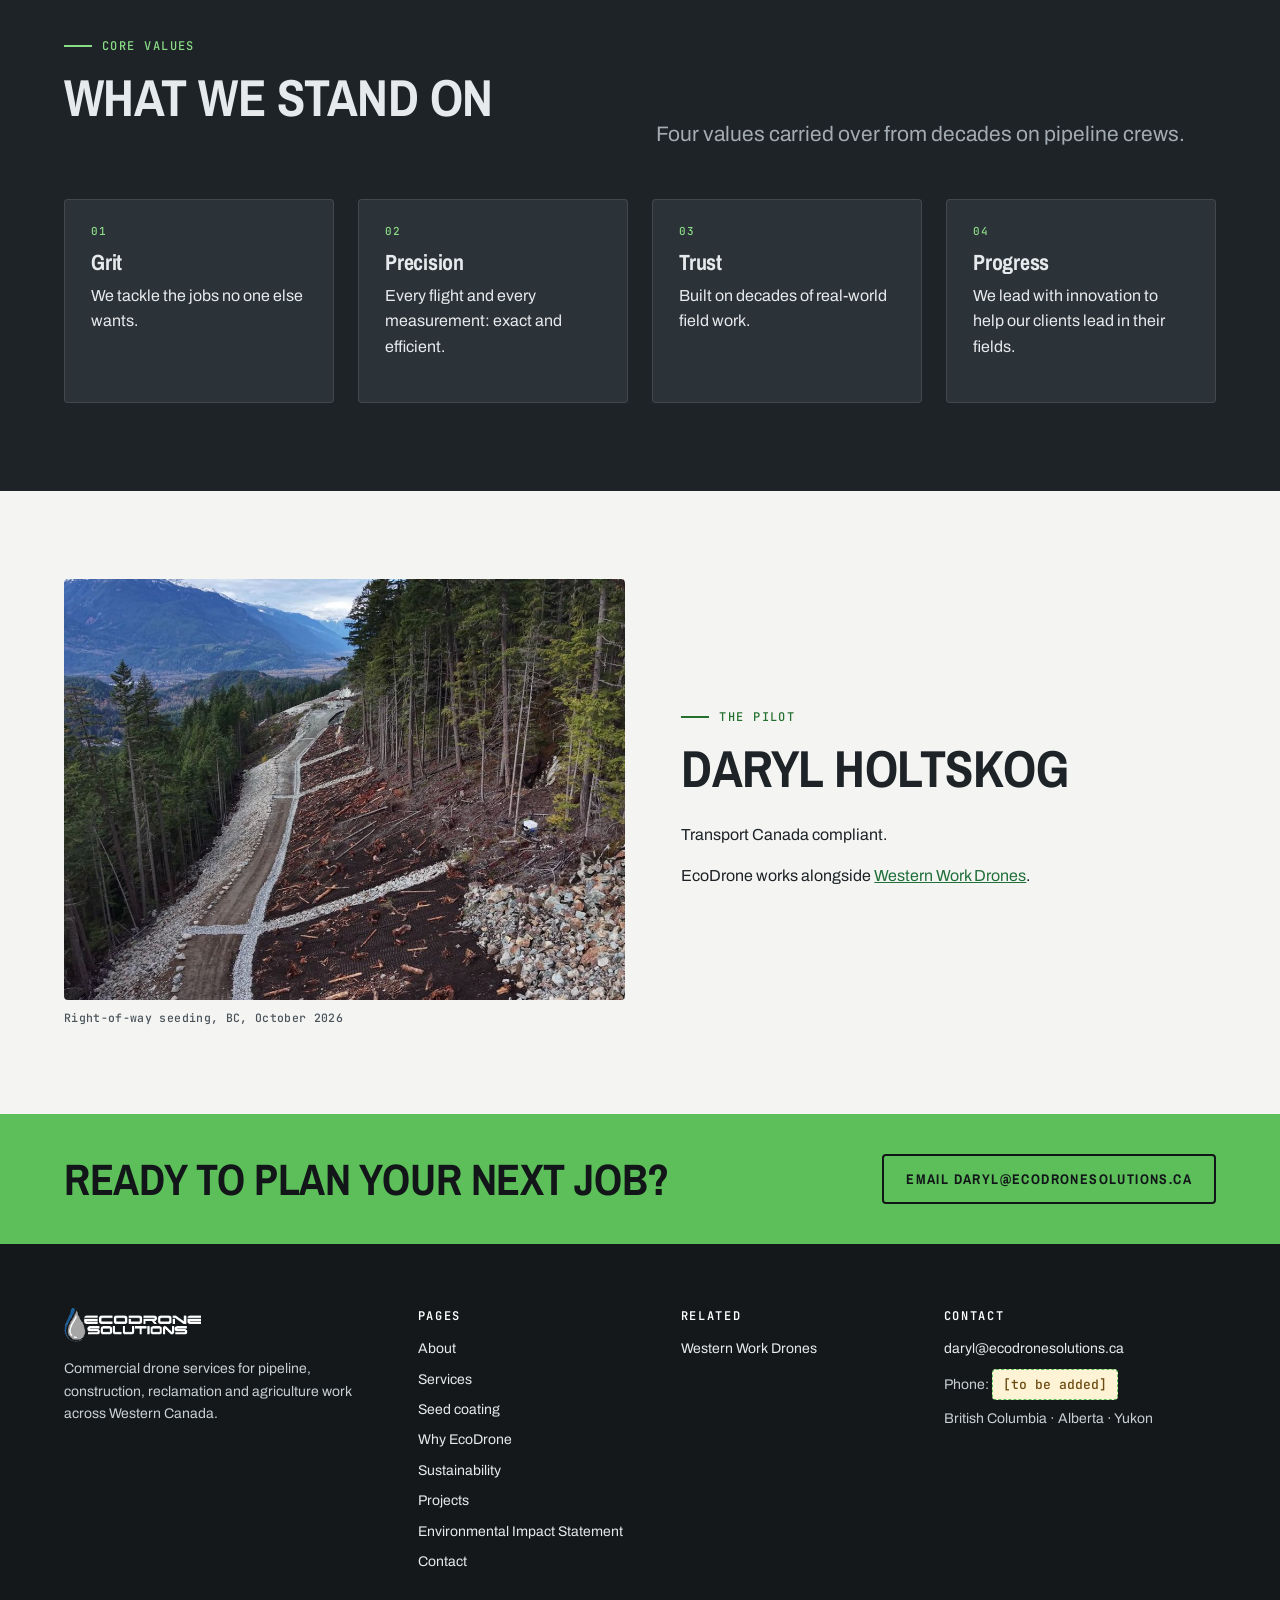
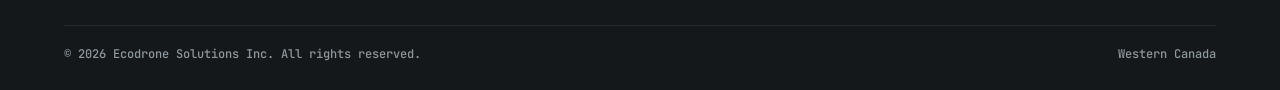
==== commit ef10c51f: "Add a Coming soon seed pelleting and coating service page. New seed-coating.html (noindex) describes" ====
--- a/about.html
+++ b/about.html
@@ -18,7 +18,7 @@
   <div class="wrap">
     <a class="logo" href="index.html" aria-label="EcoDrone Solutions home"><img src="img/Ecodrone-Logo-white.png" alt="EcoDrone Solutions" width="153" height="38"></a>
     <button class="menu-btn" aria-controls="nav" aria-expanded="false">Menu</button>
-    <ul class="nav" id="nav"><li><a href="index.html">Home</a></li><li><a href="about.html" aria-current="page">About</a></li><li><a href="services.html">Services</a></li><li><a href="why-ecodrone.html">Why EcoDrone</a></li><li><a href="sustainability.html">Sustainability</a></li><li><a href="projects.html">Projects</a></li><li><a href="environmental-impact-statement.html">Impact Statement</a></li><li><a href="contact.html">Contact</a></li></ul>
+    <ul class="nav" id="nav"><li><a href="index.html">Home</a></li><li><a href="about.html" aria-current="page">About</a></li><li><a href="services.html">Services</a></li><li><a href="seed-coating.html">Seed coating</a></li><li><a href="why-ecodrone.html">Why EcoDrone</a></li><li><a href="sustainability.html">Sustainability</a></li><li><a href="projects.html">Projects</a></li><li><a href="environmental-impact-statement.html">Impact Statement</a></li><li><a href="contact.html">Contact</a></li></ul>
   </div>
 </header>
 <main id="main">
@@ -74,6 +74,7 @@
         <h4>Pages</h4>
         <ul>
           <li><a href="about.html">About</a></li><li><a href="services.html">Services</a></li>
+          <li><a href="seed-coating.html">Seed coating</a></li>
           <li><a href="why-ecodrone.html">Why EcoDrone</a></li><li><a href="sustainability.html">Sustainability</a></li>
           <li><a href="projects.html">Projects</a></li><li><a href="environmental-impact-statement.html">Environmental Impact Statement</a></li>
           <li><a href="contact.html">Contact</a></li>
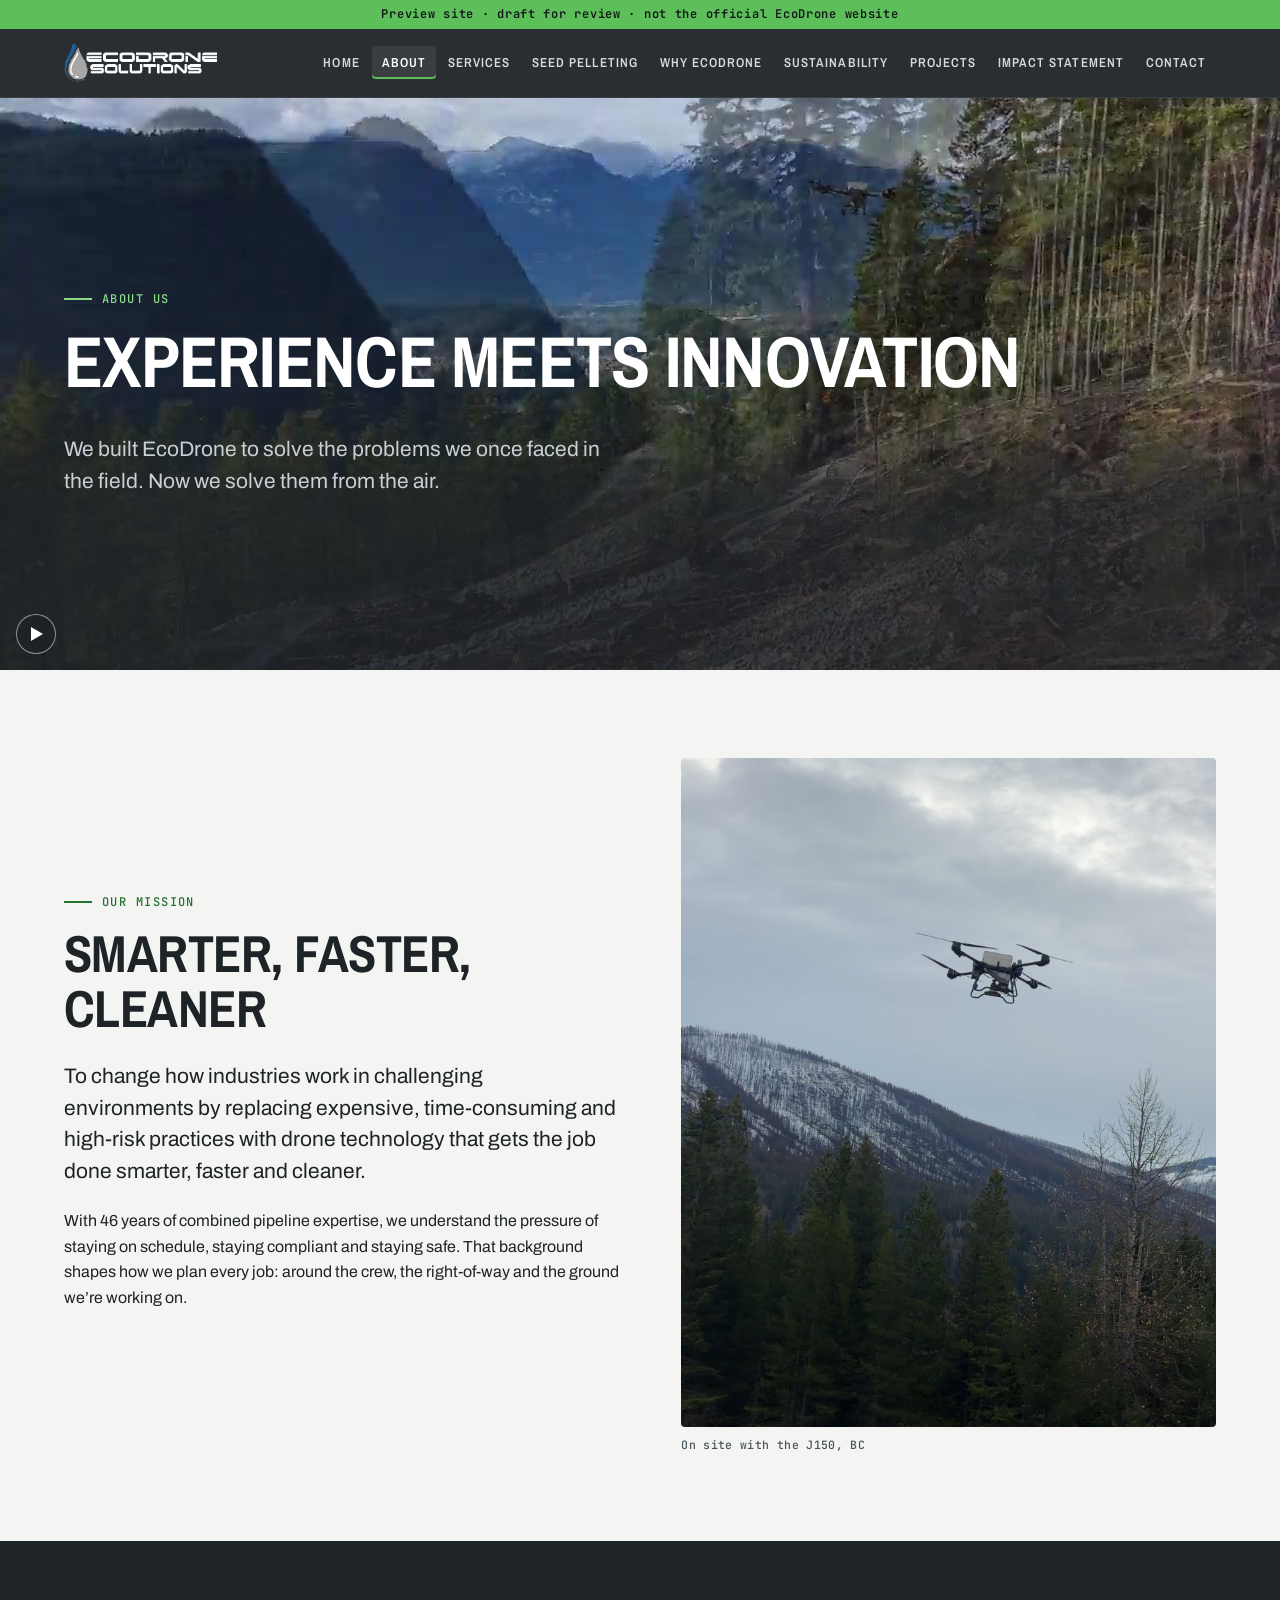
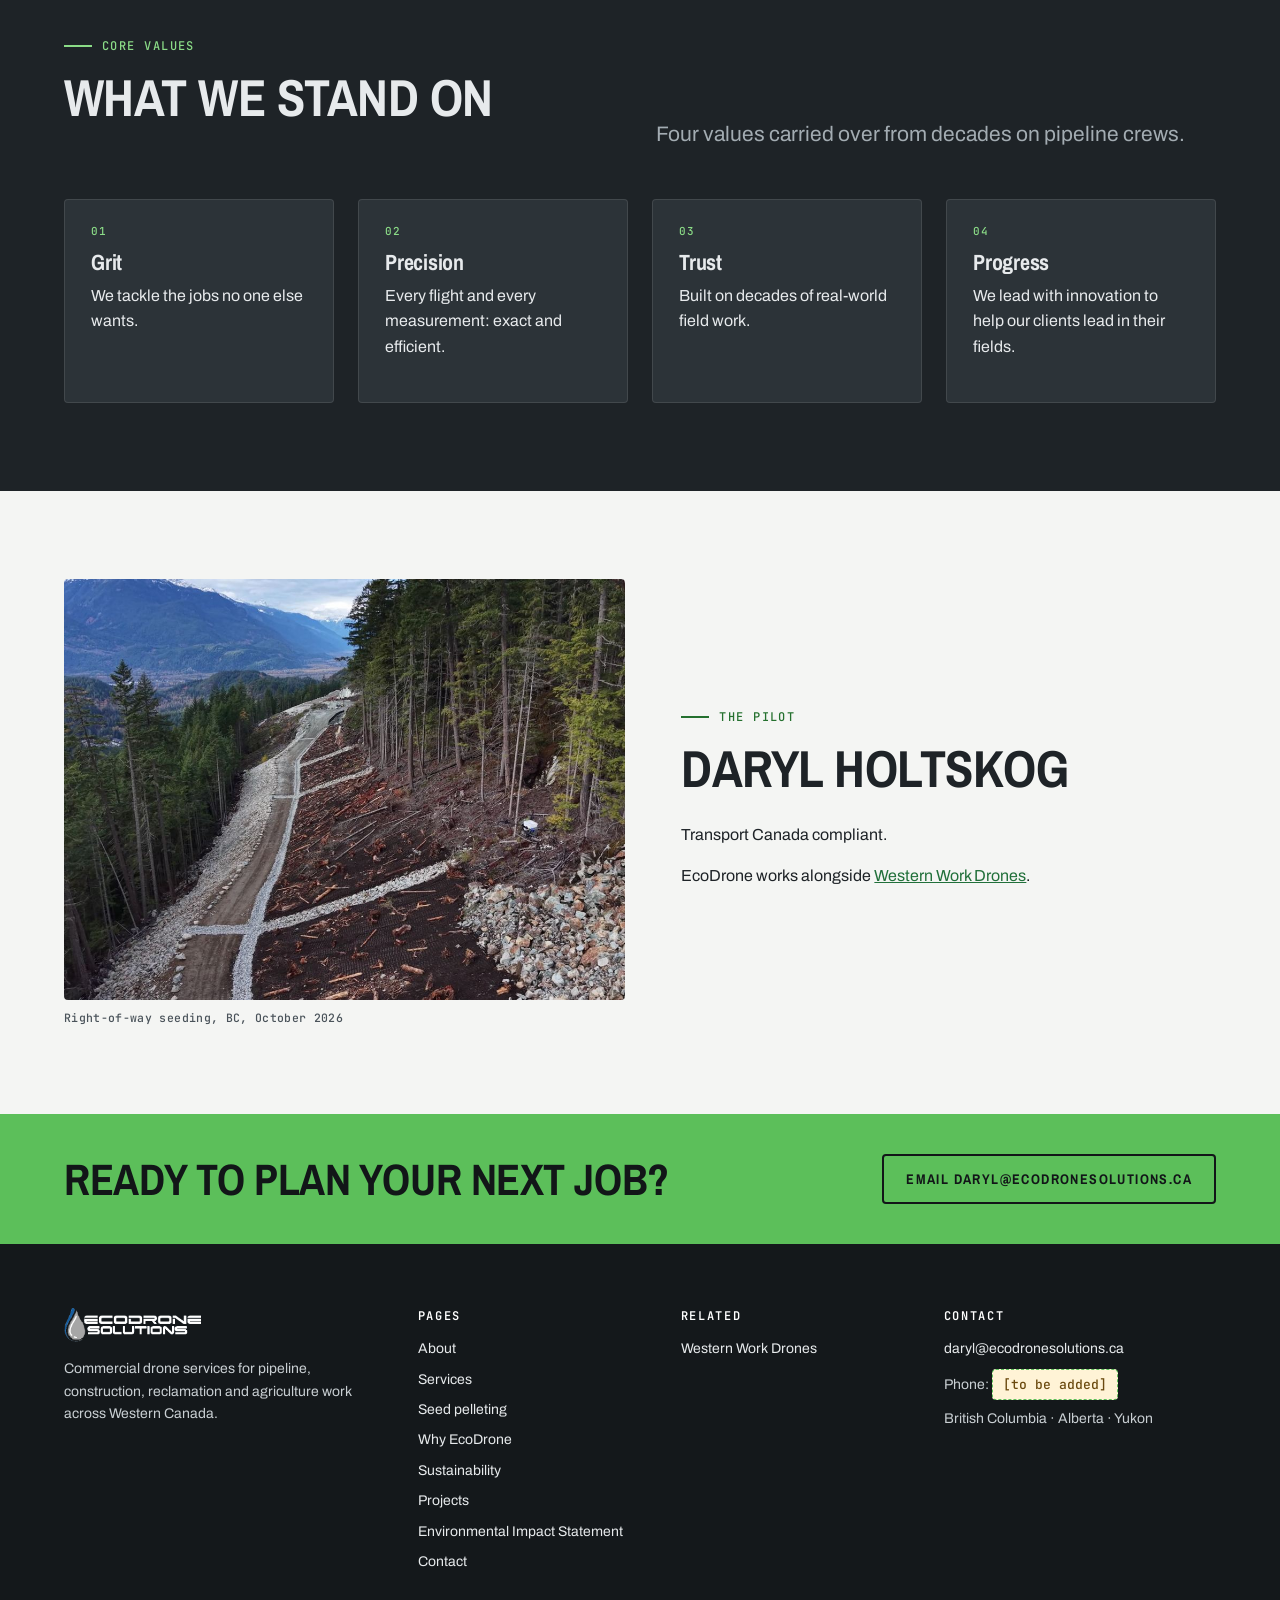
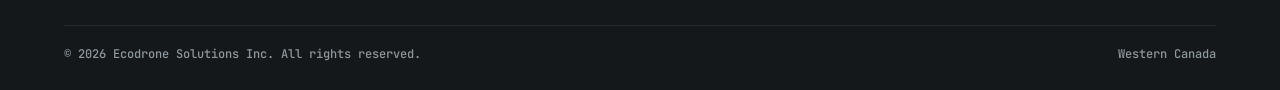
==== commit f439bfa9: "Rewrite the seed pelleting page with Daryl's engineered soil contact copy. Coming soon remains in th" ====
--- a/about.html
+++ b/about.html
@@ -18,7 +18,7 @@
   <div class="wrap">
     <a class="logo" href="index.html" aria-label="EcoDrone Solutions home"><img src="img/Ecodrone-Logo-white.png" alt="EcoDrone Solutions" width="153" height="38"></a>
     <button class="menu-btn" aria-controls="nav" aria-expanded="false">Menu</button>
-    <ul class="nav" id="nav"><li><a href="index.html">Home</a></li><li><a href="about.html" aria-current="page">About</a></li><li><a href="services.html">Services</a></li><li><a href="seed-coating.html">Seed coating</a></li><li><a href="why-ecodrone.html">Why EcoDrone</a></li><li><a href="sustainability.html">Sustainability</a></li><li><a href="projects.html">Projects</a></li><li><a href="environmental-impact-statement.html">Impact Statement</a></li><li><a href="contact.html">Contact</a></li></ul>
+    <ul class="nav" id="nav"><li><a href="index.html">Home</a></li><li><a href="about.html" aria-current="page">About</a></li><li><a href="services.html">Services</a></li><li><a href="seed-coating.html">Seed pelleting</a></li><li><a href="why-ecodrone.html">Why EcoDrone</a></li><li><a href="sustainability.html">Sustainability</a></li><li><a href="projects.html">Projects</a></li><li><a href="environmental-impact-statement.html">Impact Statement</a></li><li><a href="contact.html">Contact</a></li></ul>
   </div>
 </header>
 <main id="main">
@@ -74,7 +74,7 @@
         <h4>Pages</h4>
         <ul>
           <li><a href="about.html">About</a></li><li><a href="services.html">Services</a></li>
-          <li><a href="seed-coating.html">Seed coating</a></li>
+          <li><a href="seed-coating.html">Seed pelleting</a></li>
           <li><a href="why-ecodrone.html">Why EcoDrone</a></li><li><a href="sustainability.html">Sustainability</a></li>
           <li><a href="projects.html">Projects</a></li><li><a href="environmental-impact-statement.html">Environmental Impact Statement</a></li>
           <li><a href="contact.html">Contact</a></li>
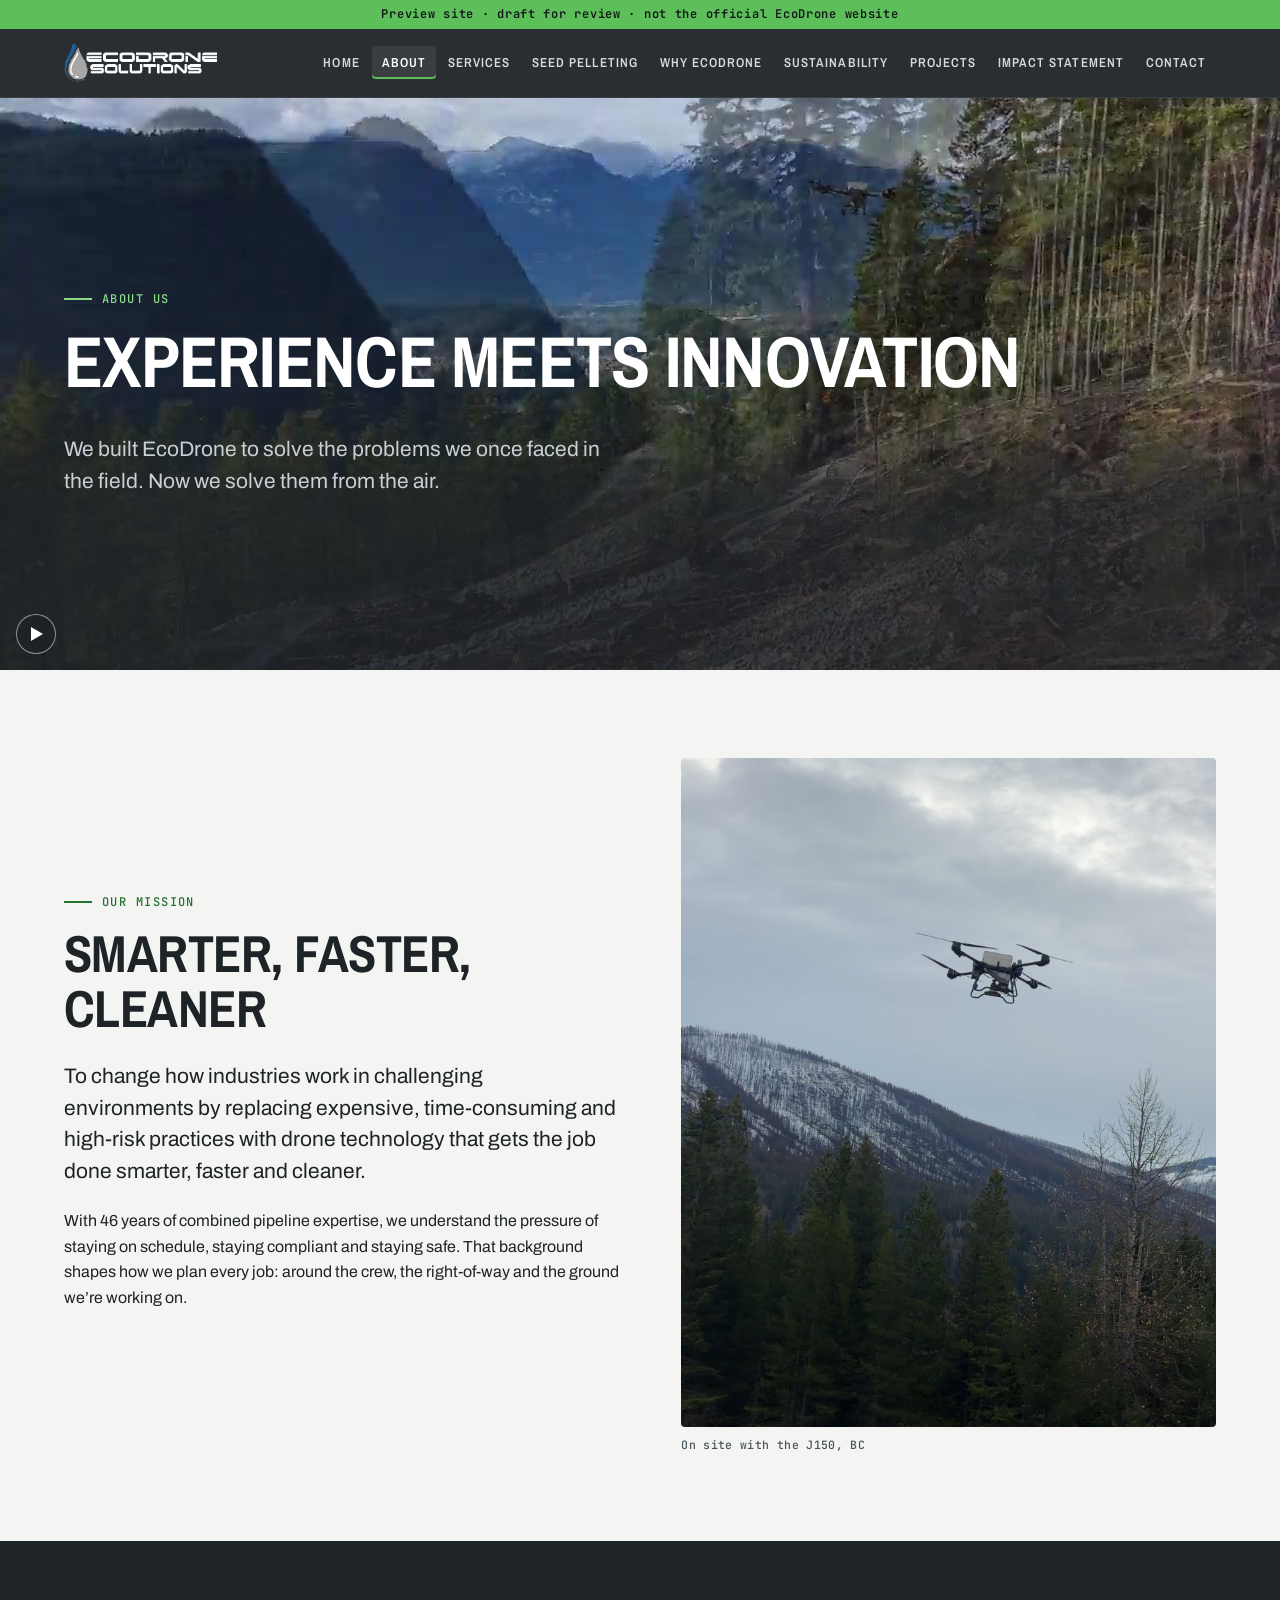
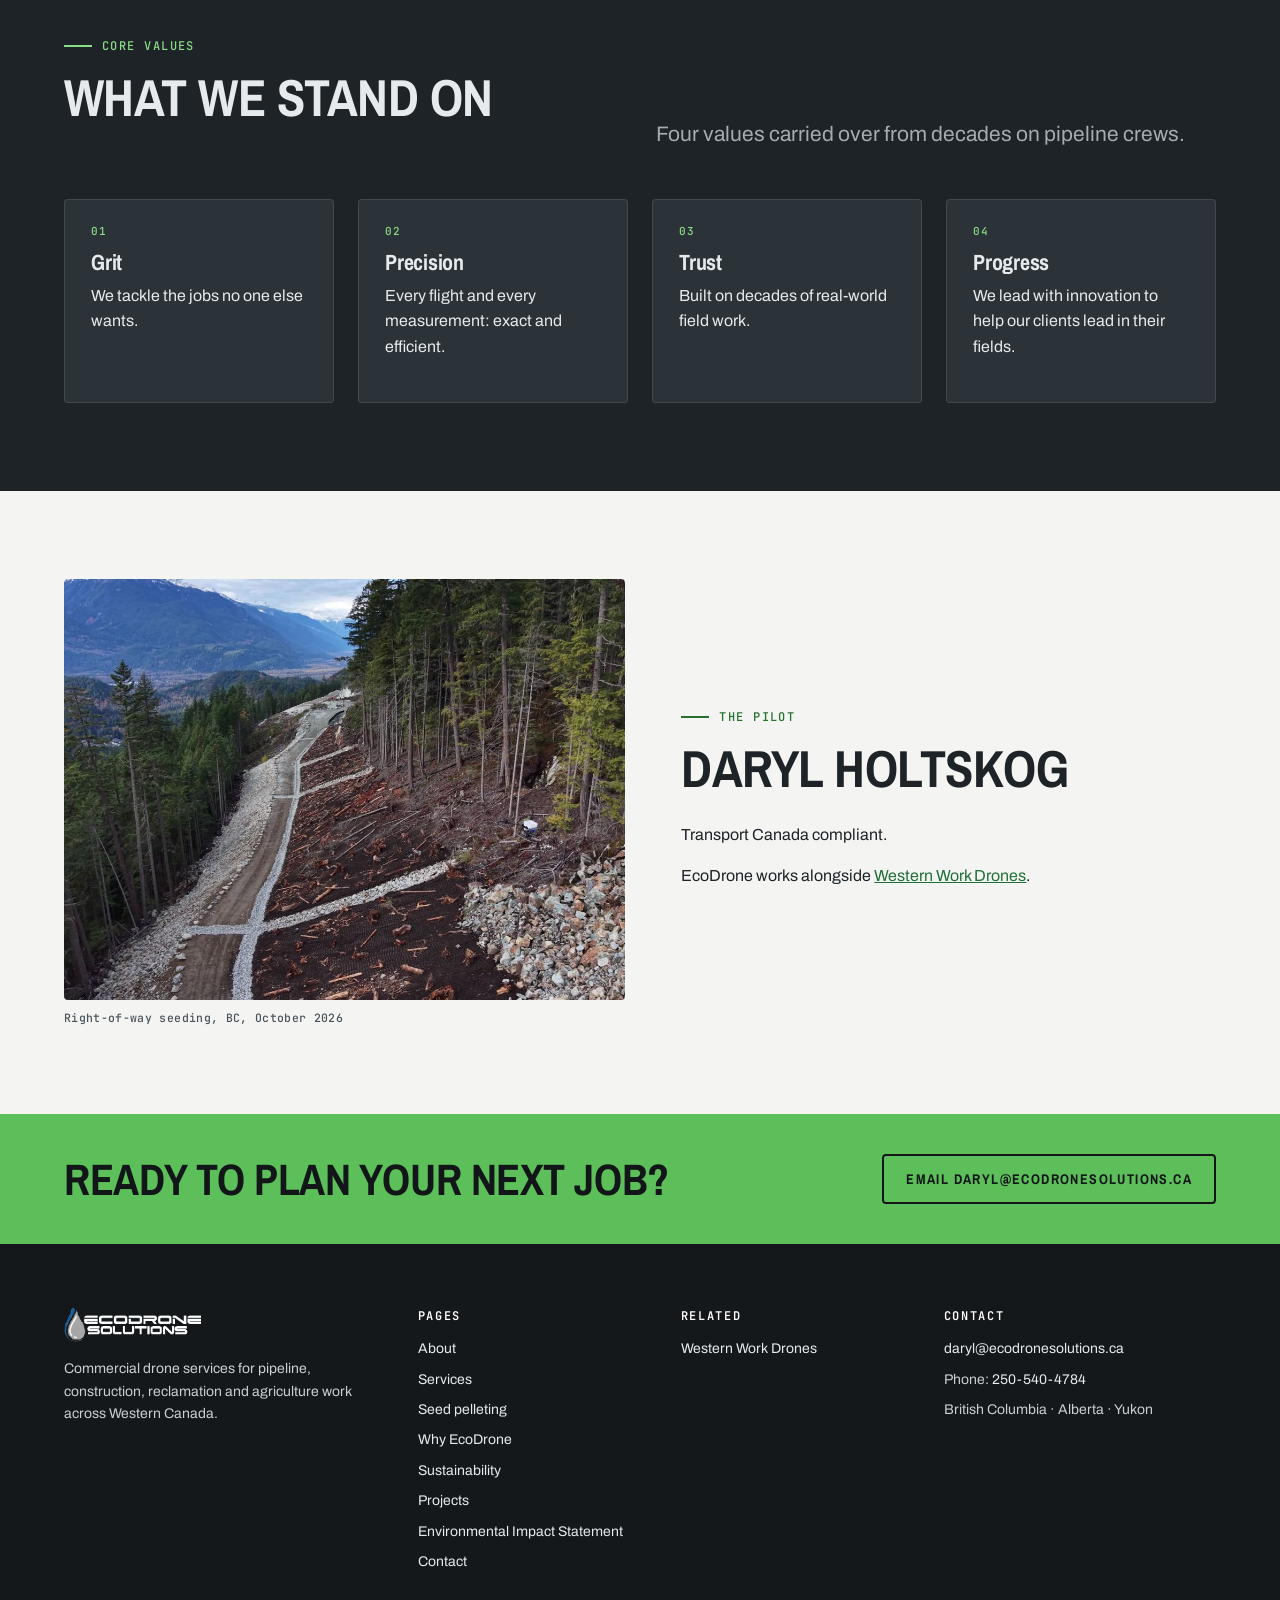
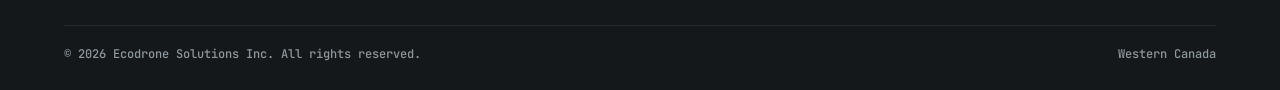
==== commit 4d74782c: "Add the contact phone number 250-540-4784 in existing placeholders." ====
--- a/about.html
+++ b/about.html
@@ -90,7 +90,7 @@
         <h4>Contact</h4>
         <ul>
           <li><a href="mailto:daryl@ecodronesolutions.ca">daryl@ecodronesolutions.ca</a></li>
-          <li class="nowrap">Phone: <span class="pending">[to be added]</span></li>
+          <li class="nowrap">Phone: <a href="tel:+12505404784">250-540-4784</a></li>
           <li>British Columbia &middot; Alberta &middot; Yukon</li>
         </ul>
       </div>
--- a/css/site.css
+++ b/css/site.css
@@ -275,3 +275,17 @@
 .fig.has-clip > a.fig-link{position:absolute;inset:0;z-index:3;display:block;color:inherit;text-decoration:none}
 .fig.has-clip > a.fig-link .bg-media{z-index:0}
 .caption-chip{pointer-events:none}
+
+/* Materials lineup (copied from the live WWD ecology section) */
+.materials{margin-top:40px}
+.row + .materials{margin-top:4px;padding:4px 0 28px;border-bottom:1px solid var(--line)}
+.materials-head{display:flex;flex-wrap:wrap;align-items:baseline;justify-content:space-between;gap:8px 16px;margin-bottom:16px}
+.materials-head h2,.materials-head h3{margin:0;font-size:clamp(22px,2.4vw,32px);text-transform:none}
+.materials-kicker{margin:0;font:500 11px var(--f-mono);letter-spacing:.12em;text-transform:uppercase;color:var(--slate)}
+.materials-grid{display:grid;grid-template-columns:repeat(4,minmax(0,1fr));gap:12px}
+@media (max-width:760px){.materials-grid{grid-template-columns:repeat(2,minmax(0,1fr))}}
+.materials-grid .fig{aspect-ratio:1/1}
+.materials-grid figcaption{padding:10px 2px 0}
+.materials-grid figcaption b{display:block;font:600 15px/1.3 var(--f-display);color:var(--ink);letter-spacing:0;text-transform:none}
+.materials-grid figcaption span{display:block;margin-top:2px;font:500 11px/1.4 var(--f-mono);letter-spacing:.08em;text-transform:uppercase;color:var(--slate)}
+.materials-note{margin:12px 0 0;font-size:13px;color:var(--slate);max-width:72ch}
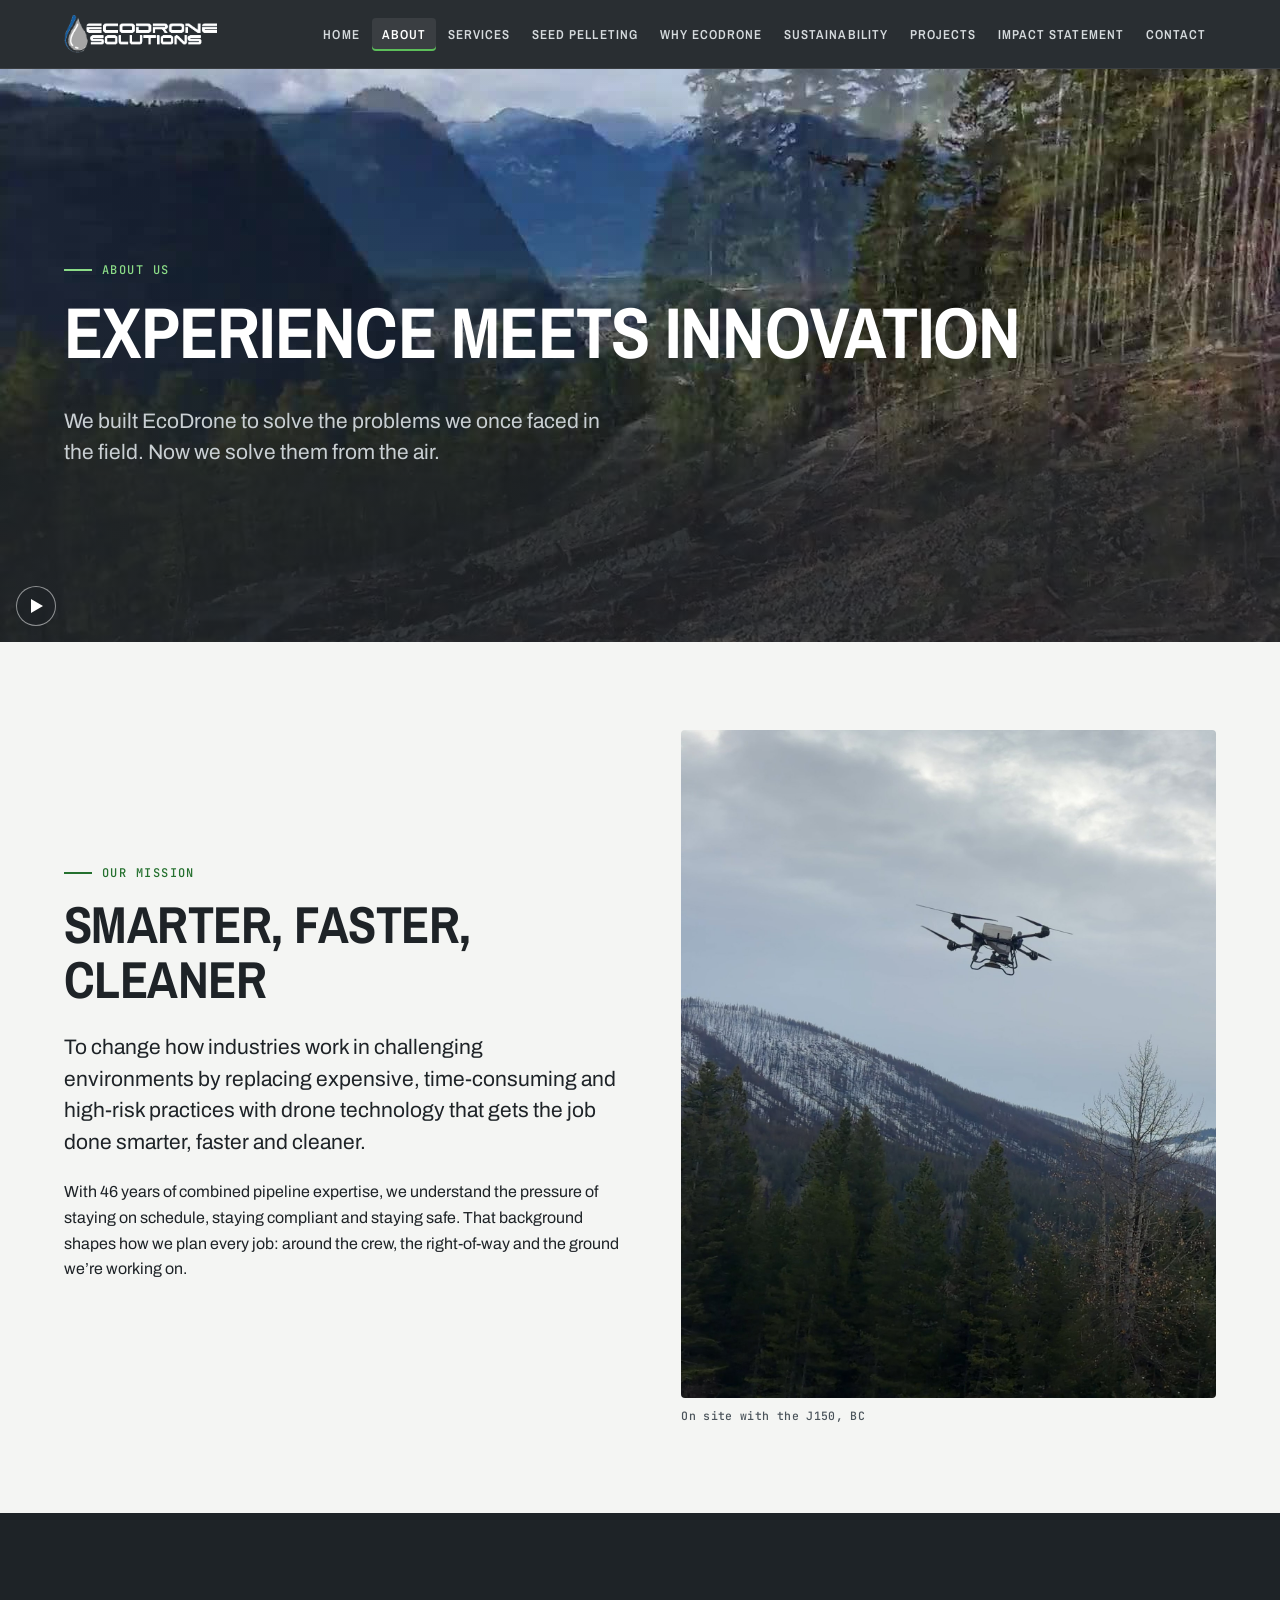
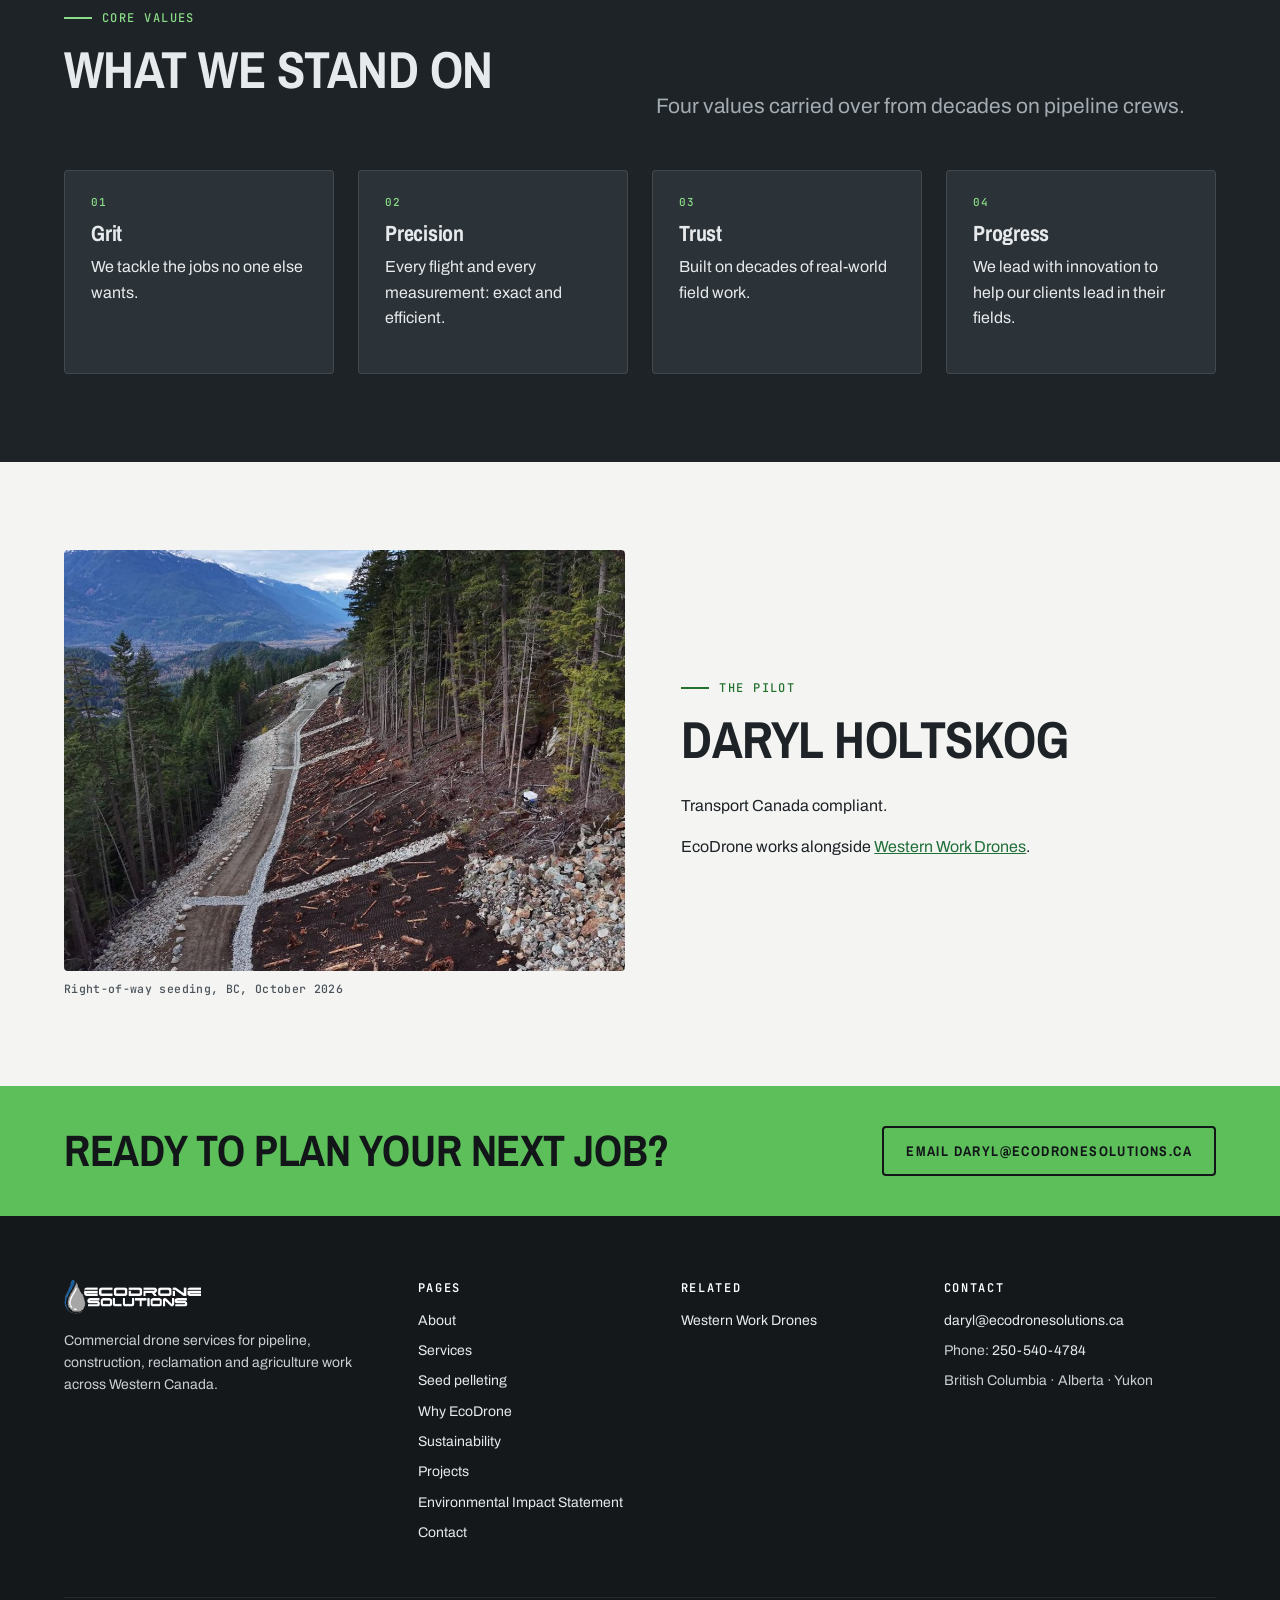
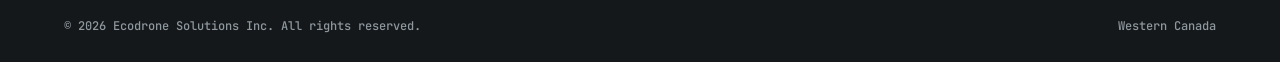
==== commit 5a7e526f: "Remove the preview banner from the live site. Daryl approved taking the draft-for-review banner off " ====
--- a/about.html
+++ b/about.html
@@ -3,7 +3,6 @@
 <head>
 <meta charset="utf-8">
 <meta name="viewport" content="width=device-width,initial-scale=1">
-<meta name="robots" content="noindex,nofollow">
 <title>About | EcoDrone Solutions Inc.</title>
 <meta name="description" content="About EcoDrone Solutions Inc.: our mission, our pipeline background and the values behind every flight.">
 <link rel="preconnect" href="https://fonts.googleapis.com">
@@ -13,7 +12,6 @@
 </head>
 <body>
 <a class="skip" href="#main">Skip to content</a>
-<div class="preview-flag">Preview site &middot; draft for review &middot; not the official EcoDrone website</div>
 <header class="hdr">
   <div class="wrap">
     <a class="logo" href="index.html" aria-label="EcoDrone Solutions home"><img src="img/Ecodrone-Logo-white.png" alt="EcoDrone Solutions" width="153" height="38"></a>
--- a/css/site.css
+++ b/css/site.css
@@ -3,7 +3,7 @@
   --ink:#1e2327; --ink-2:#2c3338; --slate:#4a535a; --mist:#e6e9e7; --paper:#f4f5f3;
   --blue:#21703a; --seed:#5cbf5a; --seed-2:#7fd47c; --line:rgba(30,35,39,.14);
   --link:#21703a; --accent:#5cbf5a; --accent-2:#7fd47c; --accent-ink:#121618; --accent-text:#24702e; --accent-text-dark:#8bdc87;
-  --hdr:rgba(30,35,39,.95); --ink-rgb:30,35,39; --ftr:#14181b; --banner-bg:#5cbf5a; --banner-fg:#121618; --nav-fg:#d5dadd;
+  --hdr:rgba(30,35,39,.95); --ink-rgb:30,35,39; --ftr:#14181b; --nav-fg:#d5dadd;
   --od:#e7eaec; --od-soft:#c9cfd3; --od-muted:#a3acb2; --od-faint:#8f989e; --ph-d1:#2c3338; --ph-d2:#272d31; --ph-dbd:#5f6a71;
   
   --maxw:1200px; --r:4px;
@@ -200,8 +200,6 @@
 .ftr img{height:34px;width:auto;margin-bottom:16px}
 @media (max-width:900px){.ftr .cols{grid-template-columns:1fr 1fr}}
 @media (max-width:520px){.ftr .cols{grid-template-columns:1fr}}
-
-.preview-flag{background:var(--banner-bg);color:var(--banner-fg);text-align:center;font:600 12px/1.4 var(--f-mono);letter-spacing:.06em;padding:6px 12px}
 
 /* --- Background clips (muted, looping, decorative; poster is the silent fallback) --- */
 .bg-media{position:absolute;inset:0;background-size:cover;background-position:center;z-index:0}
